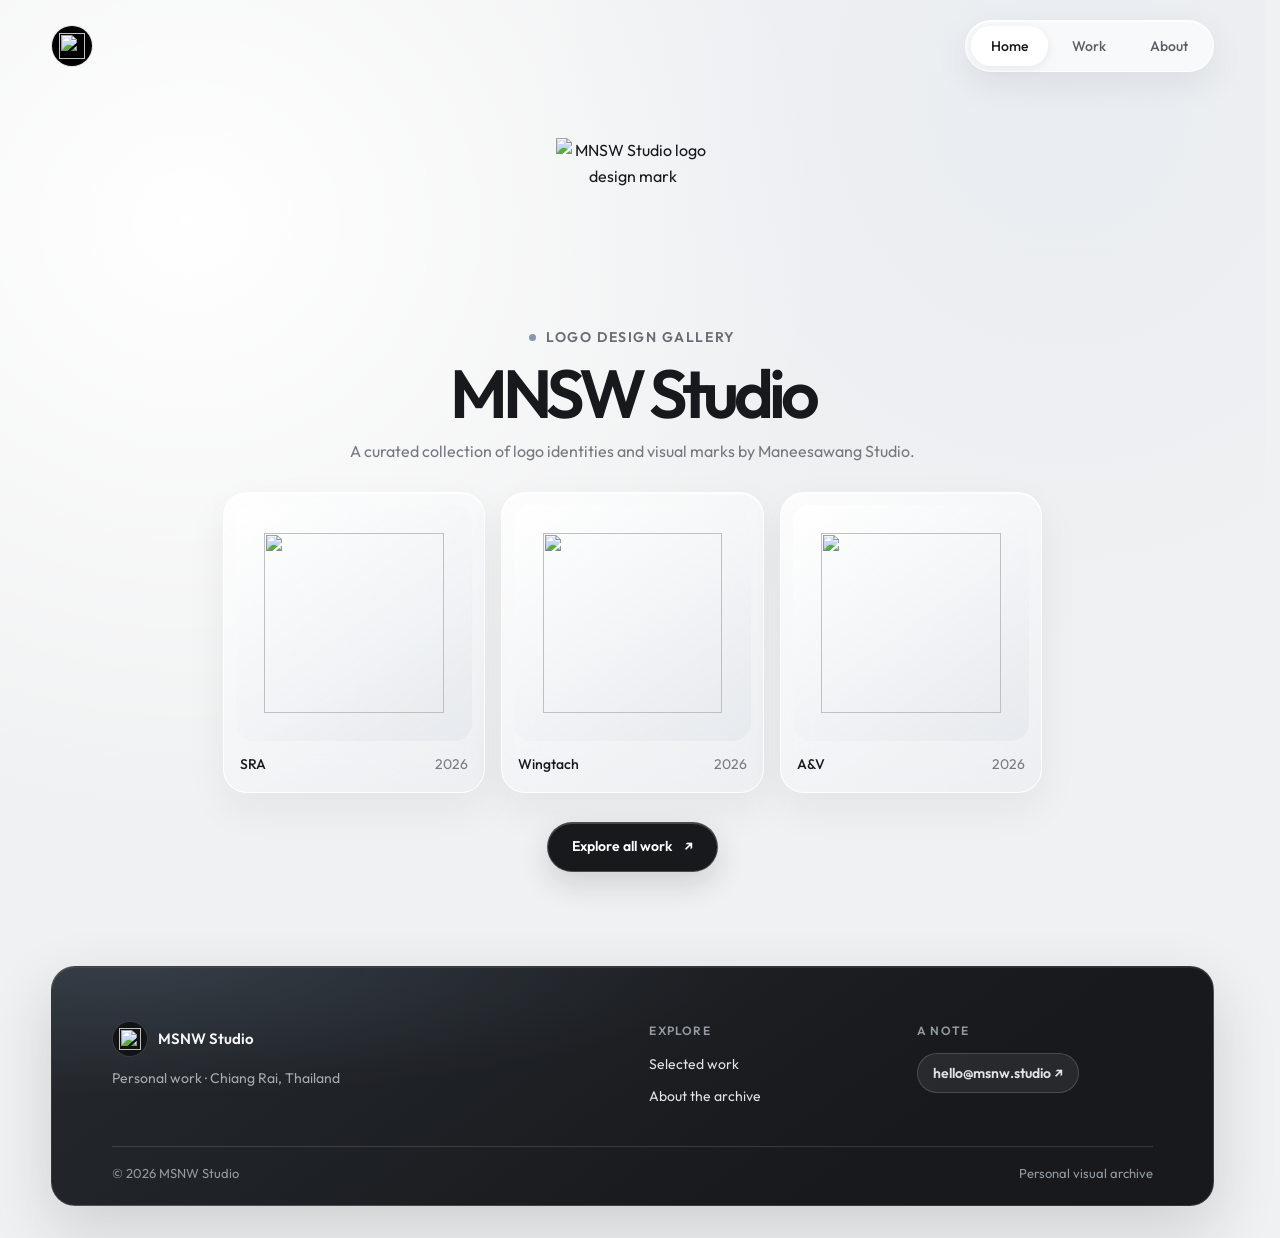
==== index.html @ adbc85fa "Add files via upload" ====
<!DOCTYPE html>
<html lang="en">
<head>
    <meta charset="UTF-8">
    <meta name="viewport" content="width=device-width, initial-scale=1.0">
    <meta name="theme-color" content="#f0f1f2">
    <meta name="description" content="A curated gallery of logo design and visual identities by Maneesawang Studio (MNSW Studio).">
    <title>Maneesawang Studio — Logo &amp; Identity Archive</title>
    <link rel="preconnect" href="https://fonts.googleapis.com">
    <link rel="preconnect" href="https://fonts.gstatic.com" crossorigin>
    <link href="https://fonts.googleapis.com/css2?family=Outfit:wght@100..900&display=swap" rel="stylesheet">
    <link rel="stylesheet" href="style.css">
</head>
<body>
    <nav class="site-nav" aria-label="Main navigation">
        <a class="site-nav__logo" href="index.html" aria-label="MSNW Studio home">
            <span class="site-nav__logo-mark"><img src="info/mnsw-studio-logo.png" alt=""></span>
        </a>
        <button class="menu-toggle" type="button" aria-expanded="false" aria-controls="main-menu" aria-label="Open navigation menu">☰</button>
        <ul class="site-nav__menu" id="main-menu">
            <li><a class="active" href="index.html" aria-current="page">Home</a></li>
            <li><a href="gallery.html">Work</a></li>
            <li><a href="about-contact.html">About</a></li>
        </ul>
    </nav>
    <main class="home-page">
        <section class="home-hero" aria-labelledby="home-title">
            <div class="home-hero__identity">
                <img class="home-hero__art" src="info/mnsw-studio-logo-black.png" alt="MNSW Studio logo design mark">
                <p class="eyebrow">Logo design gallery</p>
                <h1 class="home-hero__title" id="home-title">MNSW Studio</h1>
                <p class="home-hero__description">A curated collection of logo identities and visual marks by Maneesawang Studio.</p>
            </div>
            <div class="home-hero__work" data-featured-work aria-label="Selected work"></div>
            <a class="pill-link home-hero__action" href="gallery.html">Explore all work <span aria-hidden="true">↗</span></a>
        </section>
    </main>
    <footer class="site-footer">
        <div class="site-footer__main">
            <div class="site-footer__brand">
                <a class="site-footer__identity" href="index.html"><span class="site-footer__mark"><img src="info/mnsw-studio-logo.png" alt=""></span>MSNW Studio</a>
                <p>Personal work · Chiang Rai, Thailand</p>
            </div>
            <nav class="site-footer__links" aria-label="Footer navigation">
                <span class="site-footer__label">Explore</span>
                <a href="gallery.html">Selected work</a>
                <a href="about-contact.html">About the archive</a>
            </nav>
            <div class="site-footer__contact">
                <span class="site-footer__label">A note</span>
                <a class="site-footer__email" href="mailto:hello@msnw.studio">hello@msnw.studio ↗</a>
            </div>
        </div>
        <div class="site-footer__bottom"><span>© 2026 MSNW Studio</span><span>Personal visual archive</span></div>
    </footer>
    <script src="projects.js"></script>
    <script src="navigation.js"></script>
</body>
</html>
---- style.css ----
@view-transition {
    navigation: auto;
}

:root {
    color-scheme: light;
    font-family: 'Outfit', sans-serif;
    font-optical-sizing: auto;
    font-synthesis: none;
    text-rendering: optimizeLegibility;
    -webkit-font-smoothing: antialiased;
    --ink: #17191c;
    --muted: #747980;
    --line: rgba(255, 255, 255, .88);
    --glass: rgba(255, 255, 255, .68);
    --glass-deep: rgba(255, 255, 255, .84);
    --blue-glow: rgba(208, 222, 240, .2);
    --card-radius: 24px;
    --image-radius: 18px;
    --motion-fast: .2s;
    --motion-medium: .36s;
    --motion-enter: cubic-bezier(.2, .75, .25, 1);
    --card-border: 1px solid var(--line);
    --card-shadow: 0 22px 64px rgba(25, 30, 36, .075), inset 0 1px rgba(255, 255, 255, .96);
    --content-width: 1240px;
}

* {
    box-sizing: border-box;
    font-family: inherit;
}
@keyframes content-enter {
    from { opacity: 0; translate: 0 14px; }
    to { opacity: 1; translate: 0 0; }
}
@keyframes nav-enter {
    from { opacity: 0; translate: 0 -8px; }
    to { opacity: 1; translate: 0 0; }
}
@keyframes view-enter {
    from { opacity: 0; }
    to { opacity: 1; }
}
@keyframes view-exit {
    to { opacity: 0; }
}
::view-transition-old(root) { animation: .18s ease both view-exit; }
::view-transition-new(root) { animation: .32s var(--motion-enter) both view-enter; }

html {
    min-width: 320px;
    scroll-behavior: smooth;
    scrollbar-gutter: stable;
    -webkit-text-size-adjust: 100%;
    text-size-adjust: 100%;
}
body {
    min-height: 100vh;
    margin: 0;
    padding: 14px clamp(16px, 4vw, 56px) 32px;
    overflow-x: hidden;
    background:
        radial-gradient(ellipse at 84% 8%, var(--blue-glow), transparent 34rem),
        radial-gradient(ellipse at 15% 18%, rgba(255, 255, 255, .98), transparent 40rem),
        #f0f1f2;
    color: var(--ink);
    font-family: inherit;
    font-size: 16px;
    line-height: 1.6;
}
img { display: block; max-width: 100%; }
a { color: inherit; }
button, a { -webkit-tap-highlight-color: transparent; }
a:focus-visible, button:focus-visible { outline: 3px solid rgba(94, 121, 153, .42); outline-offset: 4px; }

.site-nav {
    position: sticky;
    z-index: 20;
    top: 12px;
    display: flex;
    width: min(100%, var(--content-width));
    min-height: 64px;
    align-items: center;
    justify-content: space-between;
    margin: 0 auto;
    animation: nav-enter .5s var(--motion-enter) both;
}
.site-nav__logo {
    display: inline-flex;
    align-items: center;
    gap: 11px;
    color: var(--ink);
    font-size: 16px;
    font-weight: 600;
    letter-spacing: -.035em;
    text-decoration: none;
}
.site-nav__logo-mark {
    display: grid;
    width: 42px;
    height: 42px;
    place-items: center;
    overflow: hidden;
    border: var(--card-border);
    border-radius: 50%;
    background: rgba(0, 0, 0, 1);
}
.site-nav__logo-mark img { width: 26px; height: 26px; object-fit: contain; }
.site-nav__logo-mark { transition: transform var(--motion-medium) var(--motion-enter); }
.site-nav__logo:hover .site-nav__logo-mark { transform: rotate(-8deg); }
.site-nav__menu {
    display: flex;
    align-items: center;
    gap: 4px;
    margin: 0;
    padding: 5px;
    border: var(--card-border);
    border-radius: 999px;
    background: rgba(255, 255, 255, .64);
    box-shadow: 0 12px 36px rgba(25, 30, 36, .075), inset 0 1px #fff;
    list-style: none;
    -webkit-backdrop-filter: blur(24px) saturate(140%);
    backdrop-filter: blur(24px) saturate(140%);
}
.site-nav__menu a {
    display: inline-flex;
    min-height: 40px;
    align-items: center;
    justify-content: center;
    padding: 0 20px;
    border-radius: 999px;
    color: #595e65;
    font-size: 14px;
    font-weight: 500;
    text-decoration: none;
    transition: background var(--motion-fast) ease, color var(--motion-fast) ease, transform var(--motion-fast) var(--motion-enter);
}
.site-nav__menu a:hover, .site-nav__menu a.active { background: rgba(255, 255, 255, .9); color: var(--ink); }
.site-nav__menu a:hover { transform: translateY(-1px); }
.site-nav__menu a.active { box-shadow: 0 3px 12px rgba(25, 30, 36, .07), inset 0 1px #fff; }
.menu-toggle {
    display: none;
    width: 46px;
    height: 46px;
    border: var(--card-border);
    border-radius: 50%;
    background: var(--glass);
    box-shadow: 0 8px 24px rgba(25, 30, 36, .07);
    color: var(--ink);
    font: inherit;
    font-size: 20px;
    cursor: pointer;
    transition: transform var(--motion-medium) var(--motion-enter), box-shadow var(--motion-fast) ease, background var(--motion-fast) ease;
}
.site-nav.menu-open .menu-toggle { transform: rotate(90deg); }

.home-page, .page { width: min(100%, var(--content-width)); margin-inline: auto; }
.glass-card {
    border: var(--card-border);
    border-radius: var(--card-radius);
    background: linear-gradient(145deg, rgba(255, 255, 255, .82), rgba(234, 237, 241, .6));
    box-shadow: var(--card-shadow);
    transition: transform var(--motion-medium) var(--motion-enter), box-shadow var(--motion-medium) ease, border-color var(--motion-fast) ease;
    -webkit-backdrop-filter: blur(24px) saturate(115%);
    backdrop-filter: blur(24px) saturate(115%);
}
.glass-card:hover { transform: translateY(-4px); border-color: rgba(255, 255, 255, .98); box-shadow: 0 24px 52px rgba(25, 30, 36, .11), inset 0 1px #fff; }
.eyebrow {
    display: inline-flex;
    align-items: center;
    gap: 10px;
    margin: 0;
    color: #686d74;
    font-size: 14px;
    font-weight: 600;
    letter-spacing: .11em;
    text-transform: uppercase;
}
.eyebrow::before { width: 7px; height: 7px; border-radius: 50%; background: #8798aa; content: ""; }
.page-title {
    margin: 0;
    font-size: clamp(46px, 7vw, 82px);
    font-weight: 600;
    letter-spacing: -.065em;
    line-height: .98;
    text-wrap: balance;
}
.page-description { max-width: 620px; margin: 0; color: var(--muted); font-size: 16px; line-height: 1.75; }
.pill-link {
    display: inline-flex;
    min-height: 50px;
    align-items: center;
    justify-content: center;
    gap: 12px;
    padding: 0 24px;
    border: 1px solid rgba(255, 255, 255, .22);
    border-radius: 999px;
    background: #17191c;
    box-shadow: 0 12px 30px rgba(25, 30, 36, .15), inset 0 1px rgba(255, 255, 255, .2);
    color: #fff;
    font-size: 14px;
    font-weight: 600;
    text-decoration: none;
    transition: transform var(--motion-medium) var(--motion-enter), box-shadow var(--motion-fast) ease, background var(--motion-fast) ease;
}
.pill-link:hover { transform: translateY(-2px); box-shadow: 0 16px 34px rgba(25, 30, 36, .2), inset 0 1px rgba(255, 255, 255, .2); }
.pill-link:active, .project-detail__back:active, .project-detail__next:active { transform: translateY(1px); }
.text-link { color: #42464c; font-size: 14px; font-weight: 500; text-decoration: none; transition: color var(--motion-fast) ease; }
.text-link span { display: inline-block; margin-left: 7px; transition: transform var(--motion-medium) var(--motion-enter); }
.text-link:hover { color: var(--ink); }
.text-link:hover span { transform: translateX(4px); }

.home-hero {
    display: grid;
    min-height: calc(100svh - 106px);
    align-content: center;
    justify-items: center;
    gap: clamp(16px, 3vh, 28px);
    padding: 38px 0 48px;
    text-align: center;
}
.home-hero__identity { display: grid; max-width: 760px; justify-items: center; gap: 12px; animation: content-enter .62s .06s var(--motion-enter) both; }
.home-hero__art {
    width: clamp(150px, 22svh, 210px);
    aspect-ratio: 1;
    padding: 22px;
}
.home-hero__title { margin: 0; font-size: clamp(44px, 6vw, 68px); font-weight: 600; letter-spacing: -.075em; line-height: .98; }
.home-hero__description { max-width: 620px; margin: 0; color: var(--muted); font-size: 16px; }
.home-hero__work { display: grid; width: min(100%, 820px); grid-template-columns: repeat(auto-fit, minmax(min(100%, 220px), 1fr)); gap: 16px; }
.work-card {
    display: grid;
    min-width: 0;
    gap: 12px;
    padding: 12px 12px 16px;
    border: var(--card-border);
    border-radius: var(--card-radius);
    background: linear-gradient(145deg, rgba(255, 255, 255, .8), rgba(234, 237, 241, .57));
    box-shadow: 0 16px 42px rgba(25, 30, 36, .06), inset 0 1px rgba(255, 255, 255, .95);
    color: inherit;
    text-align: left;
    text-decoration: none;
    transition: transform var(--motion-medium) var(--motion-enter), box-shadow var(--motion-medium) ease, border-color var(--motion-fast) ease;
    -webkit-backdrop-filter: blur(20px) saturate(112%);
    backdrop-filter: blur(20px) saturate(112%);
}
.work-card:hover, .work-card:focus-visible { transform: translateY(-6px); border-color: rgba(255, 255, 255, 1); box-shadow: 0 28px 60px rgba(25, 30, 36, .15), inset 0 1px #fff; }
.motion-ready .motion-reveal {
    transition: opacity .55s var(--motion-enter), translate .55s var(--motion-enter), transform var(--motion-medium) var(--motion-enter), box-shadow var(--motion-medium) ease;
    transition-delay: var(--motion-delay, 0ms);
}
.motion-ready .motion-reveal:not(.is-visible) { opacity: 0; translate: 0 18px; }
.motion-ready .motion-reveal.is-visible { opacity: 1; translate: 0 0; }
.motion-ready .motion-reveal.work-card:hover { transition-delay: 0ms; }
.work-card__image {
    display: grid;
    aspect-ratio: 1;
    place-items: center;
    padding: 12%;
    overflow: hidden;
    border-radius: var(--image-radius);
    background: linear-gradient(145deg, rgba(255, 255, 255, .92), rgba(226, 230, 235, .72));
}
.work-card__image img { width: 100%; height: 100%; min-width: 0; min-height: 0; object-fit: contain; transition: transform .5s var(--motion-enter); }
.work-card:hover .work-card__image img, .work-card:focus-visible .work-card__image img { transform: scale(1.06); }
.work-card__caption { display: flex; align-items: center; justify-content: space-between; gap: 10px; padding: 0 4px; font-size: 14px; font-weight: 500; }
.work-card__caption span:last-child { color: #777c82; font-size: 14px; font-weight: 400; }
.home-hero__action { margin-top: 2px; animation: content-enter .5s .28s var(--motion-enter) both; }
.home-hero__note { margin: -14px 0 0; color: #747980; font-size: 14px; animation: content-enter .5s .34s var(--motion-enter) both; }
.home-archive { display: grid; gap: 22px; padding: 48px 0 16px; }
.section-heading { display: flex; align-items: baseline; justify-content: space-between; gap: 20px; }
.section-heading h2 { margin: 0; font-size: 24px; font-weight: 600; letter-spacing: -.045em; }
.section-heading p { margin: 0; color: var(--muted); font-size: 14px; }
.home-archive__grid { display: grid; grid-template-columns: repeat(3, minmax(0, 1fr)); gap: 16px; }
.home-archive > .section-heading, .home-archive__grid { animation: content-enter .56s var(--motion-enter) both; }
.home-archive__grid { animation-delay: .1s; }

.gallery-page { padding: clamp(56px, 9vh, 100px) 0 40px; }
.gallery-intro { display: grid; justify-items: center; gap: 18px; margin: 0 auto 52px; text-align: center; animation: content-enter .62s .06s var(--motion-enter) both; }
.gallery-intro .page-description { max-width: 640px; }
.gallery-section { display: grid; gap: 24px; }
.gallery-section__heading { display: flex; align-items: center; justify-content: space-between; gap: 18px; padding: 0 4px; }
.gallery-section__heading h2 { margin: 0; font-size: 20px; font-weight: 600; }
.gallery-section__heading p { margin: 0; color: var(--muted); font-size: 14px; }
.gallery-section__heading { animation: content-enter .55s .12s var(--motion-enter) both; }
.gallery-grid { display: grid; grid-template-columns: repeat(5, minmax(0, 1fr)); gap: 16px; }
.gallery-card { min-width: 0; }
.gallery-card__link { height: 100%; }
.gallery-card .work-card__caption { align-items: baseline; }
@media (min-width: 1200px) {
    .gallery-card:last-child:nth-child(5n + 1) { grid-column: 3; }
}

.about-page { display: grid; justify-items: center; gap: 34px; padding: 58px 0 30px; text-align: center; }
.about-intro { display: grid; width: min(100%, 1000px); grid-template-columns: minmax(0, .85fr) minmax(0, 1.15fr); align-items: center; gap: clamp(28px, 6vw, 76px); text-align: left; animation: content-enter .62s .06s var(--motion-enter) both; }
.about-intro__portrait {
    position: relative;
    width: 100%;
    max-width: 390px;
    aspect-ratio: 4 / 5;
    justify-self: center;
    margin: 0;
    padding: 10px;
    border: var(--card-border);
    border-radius: var(--card-radius);
    background: linear-gradient(145deg, rgba(255, 255, 255, .85), rgba(229, 232, 236, .64));
    box-shadow: var(--card-shadow);
    overflow: hidden;
}
.about-intro__portrait img { width: 100%; height: 100%; border-radius: calc(var(--card-radius) - 8px); object-fit: cover; object-position: center 34%; filter: grayscale(1); }
.about-intro__portrait figcaption { position: absolute; right: 20px; bottom: 20px; left: 20px; padding: 10px 14px; border: 1px solid rgba(255, 255, 255, .3); border-radius: 999px; background: rgba(23, 25, 28, .58); color: #fff; font-size: 12px; text-align: center; -webkit-backdrop-filter: blur(12px); backdrop-filter: blur(12px); }
.about-intro__content { display: grid; justify-items: start; gap: 18px; }
.about-intro__title { max-width: 700px; font-size: clamp(44px, 6vw, 72px); }
.about-intro__description { max-width: 560px; }
.about-facts { display: grid; width: min(100%, 900px); grid-template-columns: repeat(3, minmax(0, 1fr)); gap: 16px; margin-top: 8px; }
.about-fact {
    display: grid;
    min-height: 184px;
    align-content: center;
    justify-items: center;
    gap: 8px;
    padding: 24px;
    transition: transform var(--motion-medium) var(--motion-enter), box-shadow var(--motion-medium) ease, border-color var(--motion-fast) ease;
}
.about-fact:hover { transform: translateY(-5px); border-color: rgba(255, 255, 255, .98); box-shadow: 0 24px 52px rgba(25, 30, 36, .11), inset 0 1px #fff; }
.about-fact__index { color: #85898f; font-size: 14px; font-variant-numeric: tabular-nums; }
.about-fact h2 { margin: 0; font-size: 18px; font-weight: 600; }
.about-fact p { max-width: 240px; margin: 0; color: var(--muted); font-size: 14px; }
.about-note { display: grid; width: min(100%, 900px); justify-items: center; gap: 14px; padding: 34px; text-align: center; }
.about-note h2 { margin: 0; font-size: 24px; font-weight: 600; }
.about-note p { margin: 0; color: var(--muted); font-size: 14px; }

.project-detail { display: flex; min-height: calc(100svh - 106px); flex-direction: column; padding: 22px 0 0; }
.project-detail__back {
    display: inline-flex;
    width: fit-content;
    min-height: 46px;
    align-items: center;
    gap: 10px;
    padding: 0 20px;
    border: var(--card-border);
    border-radius: 999px;
    background: rgba(255, 255, 255, .64);
    box-shadow: 0 8px 24px rgba(25, 30, 36, .06);
    color: #50555c;
    font-size: 14px;
    text-decoration: none;
    -webkit-backdrop-filter: blur(18px);
    backdrop-filter: blur(18px);
    transition: transform var(--motion-medium) var(--motion-enter), box-shadow var(--motion-fast) ease, background var(--motion-fast) ease;
    animation: content-enter .52s .04s var(--motion-enter) both;
}
.project-detail__back:hover { transform: translateY(-2px); box-shadow: 0 12px 28px rgba(25, 30, 36, .1); }
.project-detail__stage {
    display: grid;
    flex: 1;
    grid-template-columns: minmax(150px, .72fr) minmax(0, 2.8fr) minmax(150px, .72fr);
    align-items: center;
    gap: clamp(20px, 3vw, 44px);
    padding: 24px 0 30px;
}
.project-detail__meta { display: grid; align-content: center; gap: 12px; animation: content-enter .58s .08s var(--motion-enter) both; }
.project-detail__meta--right { animation-delay: .2s; }
.project-detail__meta--right { justify-items: end; text-align: right; }
.project-detail__label { margin: 0; color: #777c82; font-size: 14px; font-weight: 500; }
.project-detail__meta h1 { margin: 0; font-size: clamp(28px, 3vw, 42px); font-weight: 600; letter-spacing: -.055em; line-height: 1.06; text-wrap: balance; }
.project-detail__type { margin: 0; color: var(--muted); font-size: 14px; }
.project-detail__year { margin: 0; font-size: 22px; font-weight: 500; font-variant-numeric: tabular-nums; }
.project-detail__art {
    display: grid;
    width: min(100%, 62svh, 640px);
    aspect-ratio: 1;
    height: auto;
    min-height: 0;
    place-items: center;
    justify-self: center;
    margin: 0;
    padding: clamp(30px, 5vw, 76px);
    overflow: hidden;
}
.project-detail__art img { width: 100%; height: 100%; min-width: 0; min-height: 0; object-fit: contain; }
.project-detail__next {
    display: inline-flex;
    min-height: 46px;
    align-items: center;
    justify-content: center;
    gap: 10px;
    padding: 0 20px;
    border: var(--card-border);
    border-radius: 999px;
    background: rgba(255, 255, 255, .68);
    box-shadow: 0 8px 24px rgba(25, 30, 36, .055);
    font-size: 14px;
    text-decoration: none;
    transition: transform var(--motion-medium) var(--motion-enter), box-shadow var(--motion-fast) ease, background var(--motion-fast) ease;
}
.project-detail__next:hover { transform: translateY(-2px); box-shadow: 0 12px 28px rgba(25, 30, 36, .1); }
.project-detail__error { margin: auto; padding: 80px 20px; text-align: center; animation: content-enter .5s var(--motion-enter) both; }
.project-detail__error a { font-size: 14px; }

.site-footer {
    display: grid;
    width: min(100%, var(--content-width));
    gap: 38px;
    margin: 46px auto 0;
    padding: clamp(30px, 5vw, 54px) clamp(24px, 5vw, 60px) 22px;
    border: 1px solid rgba(255, 255, 255, .12);
    border-radius: var(--card-radius);
    background:
        radial-gradient(ellipse at 8% 0%, rgba(120, 145, 172, .2), transparent 38%),
        linear-gradient(145deg, #25292e, #17191c 72%);
    box-shadow: 0 24px 64px rgba(25, 30, 36, .16), inset 0 1px rgba(255, 255, 255, .08);
    color: #f4f5f6;
    text-align: left;
    animation: content-enter .6s .16s var(--motion-enter) both;
}
.site-footer__main { display: grid; width: 100%; grid-template-columns: minmax(0, 1.5fr) repeat(2, minmax(150px, .7fr)); gap: 32px; }
.site-footer__brand, .site-footer__links, .site-footer__contact { display: flex; align-items: flex-start; flex-direction: column; gap: 10px; }
.site-footer__identity { display: inline-flex; align-items: center; gap: 10px; font-size: 15px; font-weight: 600; text-decoration: none; }
.site-footer__mark { display: grid; width: 36px; height: 36px; place-items: center; border: 1px solid rgba(255, 255, 255, .16); border-radius: 50%; background: #111315; }
.site-footer__mark { transition: transform var(--motion-medium) var(--motion-enter); }
.site-footer__identity:hover .site-footer__mark { transform: rotate(-8deg); }
.site-footer__mark img { width: 22px; height: 22px; object-fit: contain; }
.site-footer__brand p { margin: 0; color: #a6abb1; font-size: 14px; }
.site-footer__label { margin-bottom: 3px; color: #9299a1; font-size: 12px; font-weight: 600; letter-spacing: .1em; text-transform: uppercase; }
.site-footer__links a, .site-footer__email { color: #e1e4e7; font-size: 14px; text-decoration: none; transition: color var(--motion-fast) ease, transform var(--motion-medium) var(--motion-enter); }
.site-footer__links a:hover, .site-footer__email:hover { color: #fff; transform: translateY(-2px); }
.site-footer__email { display: inline-flex; align-items: center; min-height: 40px; padding: 0 15px; border: 1px solid rgba(255, 255, 255, .16); border-radius: 999px; background: rgba(255, 255, 255, .07); font-weight: 600; }
.site-footer__note { color: var(--muted); font-size: 14px; }
.site-footer__bottom { display: flex; width: 100%; justify-content: space-between; gap: 18px; padding-top: 16px; border-top: 1px solid rgba(255, 255, 255, .14); color: #9299a1; font-size: 13px; }

@media (max-width: 1199px) {
    .gallery-grid { grid-template-columns: repeat(4, minmax(0, 1fr)); }
}
@media (max-width: 900px) {
    .gallery-grid { grid-template-columns: repeat(3, minmax(0, 1fr)); }
}
@media (max-width: 620px) {
    .gallery-grid { grid-template-columns: repeat(2, minmax(0, 1fr)); }
}
@media (max-width: 700px) {
    body { padding: 10px 16px 22px; }
    .site-nav { min-height: 56px; }
    .site-nav__logo { gap: 8px; font-size: 14px; }
    .site-nav__logo-mark { width: 38px; height: 38px; }
    .site-nav__logo-mark img { width: 23px; height: 23px; }
    .menu-toggle { display: block; }
    .site-nav__menu {
        position: absolute;
        top: calc(100% + 10px);
        right: 0;
        display: flex;
        min-width: 210px;
        align-items: stretch;
        flex-direction: column;
        gap: 3px;
        padding: 8px;
        border-radius: 28px;
        visibility: hidden;
        opacity: 0;
        pointer-events: none;
        transform: translateY(-8px);
        transition: opacity var(--motion-medium) ease, transform var(--motion-medium) var(--motion-enter), visibility 0s linear var(--motion-medium);
    }
    .site-nav.menu-open .site-nav__menu {
        visibility: visible;
        opacity: 1;
        pointer-events: auto;
        transform: translateY(0);
        transition-delay: 0s;
    }
    .site-nav__menu a { justify-content: flex-start; padding: 0 18px; }
    .home-hero { min-height: calc(100svh - 78px); gap: 20px; padding: 24px 0 34px; }
    .home-hero__title { font-size: clamp(40px, 10vw, 54px); }
    .home-hero__description { font-size: 14px; }
    .home-hero__work { gap: 10px; }
    .work-card { gap: 8px; padding: 8px 8px 10px; border-radius: var(--card-radius); }
    .work-card__image { padding: 10%; border-radius: var(--image-radius); }
    .work-card__caption { gap: 4px; padding: 0 2px; font-size: 14px; }
    .work-card__caption span:last-child { font-size: 14px; }
    .home-archive { gap: 16px; padding-top: 34px; }
    .home-archive__grid { grid-template-columns: repeat(2, minmax(0, 1fr)); gap: 10px; }
    .section-heading h2 { font-size: 20px; }
    .section-heading p { font-size: 14px; }
    .gallery-page { padding-top: 48px; }
    .gallery-intro { gap: 15px; margin-bottom: 36px; }
    .page-title { font-size: clamp(42px, 11vw, 60px); }
    .page-description { font-size: 14px; }
    .gallery-section { gap: 18px; }
    .gallery-section__heading { align-items: flex-start; flex-direction: column; gap: 4px; }
    .gallery-grid { grid-template-columns: repeat(2, minmax(0, 1fr)); gap: 10px; }
    .gallery-card .work-card__caption { gap: 4px; font-size: 14px; }
    .about-page { gap: 22px; padding-top: 38px; }
    .about-intro { width: min(100%, 560px); grid-template-columns: 1fr; gap: 26px; }
    .about-intro__portrait { width: min(78vw, 320px); }
    .about-intro__content { justify-items: center; gap: 14px; text-align: center; }
    .about-intro__title { font-size: clamp(42px, 10vw, 60px); }
    .about-facts { grid-template-columns: 1fr; gap: 10px; }
    .about-fact { min-height: 0; gap: 6px; padding: 22px; }
    .about-note { gap: 12px; padding: 26px 20px; }
    .project-detail { min-height: auto; padding-top: 18px; }
    .project-detail__stage { grid-template-columns: 1fr; gap: 16px; padding: 24px 0 18px; }
    .project-detail__meta, .project-detail__meta--right { justify-items: center; text-align: center; }
    .project-detail__meta--left { order: 0; }
    .project-detail__art { order: 1; width: min(100%, 52svh, 480px); padding: 24px; }
    .project-detail__meta--right { display: flex; flex-wrap: wrap; justify-content: center; order: 2; gap: 10px 16px; }
    .project-detail__next { min-height: 44px; }
    .site-footer { gap: 26px; margin-top: 34px; padding: 28px 22px 18px; }
    .site-footer__main { grid-template-columns: repeat(2, minmax(0, 1fr)); gap: 24px 16px; }
    .site-footer__brand { grid-column: 1 / -1; }
    .site-footer__bottom { flex-direction: column; gap: 4px; }
}
@media (max-width: 420px) {
    .home-archive__grid { grid-template-columns: 1fr; }
}
@media (max-width: 380px) {
    .gallery-grid { grid-template-columns: 1fr; }
    .home-hero { min-height: auto; }
}
@media (prefers-reduced-motion: reduce) {
    *, *::before, *::after {
        scroll-behavior: auto !important;
        animation-duration: .18s !important;
        animation-delay: 0s !important;
        transition-duration: .15s !important;
        transform: none !important;
        translate: none !important;
    }
    .motion-ready .motion-reveal {
        transition-delay: 0ms !important;
        translate: none !important;
        animation: view-enter .18s ease both !important;
    }
    .motion-ready .motion-reveal:not(.is-visible) { opacity: 0 !important; }
    .motion-ready .motion-reveal.is-visible { opacity: 1 !important; }
}
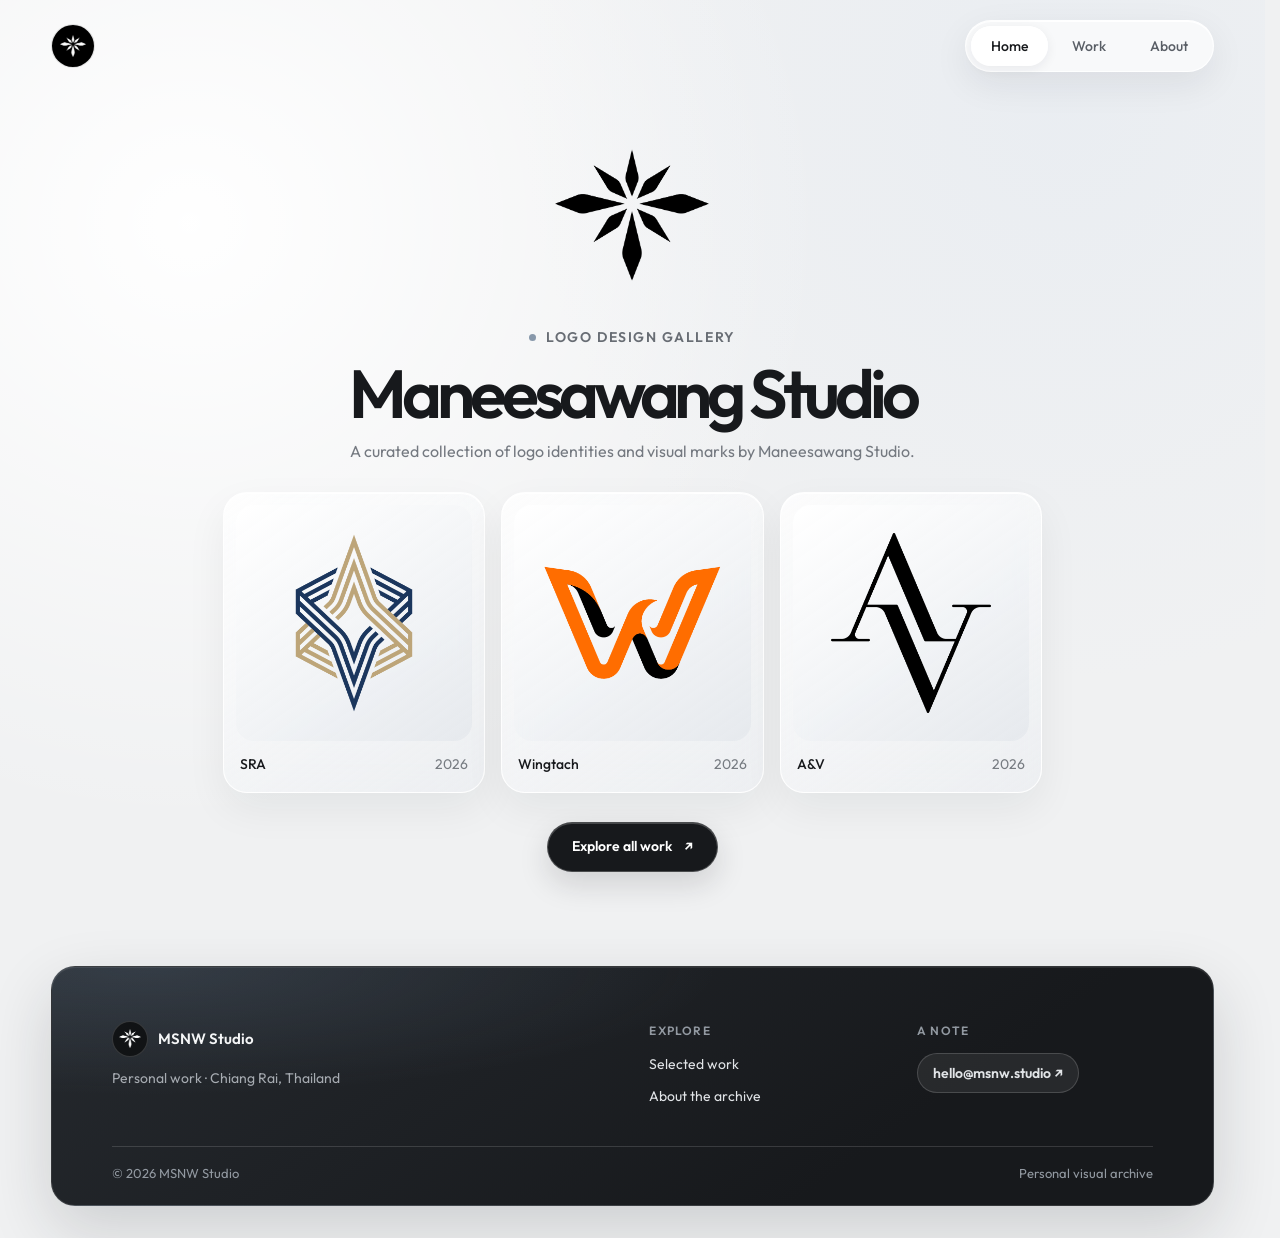
==== commit 2a797b68: "Update index.html" ====
--- a/index.html
+++ b/index.html
@@ -28,7 +28,7 @@
             <div class="home-hero__identity">
                 <img class="home-hero__art" src="info/mnsw-studio-logo-black.png" alt="MNSW Studio logo design mark">
                 <p class="eyebrow">Logo design gallery</p>
-                <h1 class="home-hero__title" id="home-title">MNSW Studio</h1>
+                <h1 class="home-hero__title" id="home-title">Maneesawang Studio</h1>
                 <p class="home-hero__description">A curated collection of logo identities and visual marks by Maneesawang Studio.</p>
             </div>
             <div class="home-hero__work" data-featured-work aria-label="Selected work"></div>
--- a/style.css
+++ b/style.css
@@ -97,8 +97,8 @@
 }
 .site-nav__logo-mark {
     display: grid;
-    width: 42px;
-    height: 42px;
+    width: 44px;
+    height: 44px;
     place-items: center;
     overflow: hidden;
     border: var(--card-border);
@@ -442,7 +442,7 @@
     body { padding: 10px 16px 22px; }
     .site-nav { min-height: 56px; }
     .site-nav__logo { gap: 8px; font-size: 14px; }
-    .site-nav__logo-mark { width: 38px; height: 38px; }
+    .site-nav__logo-mark { width: 44px; height: 44px; }
     .site-nav__logo-mark img { width: 23px; height: 23px; }
     .menu-toggle { display: block; }
     .site-nav__menu {
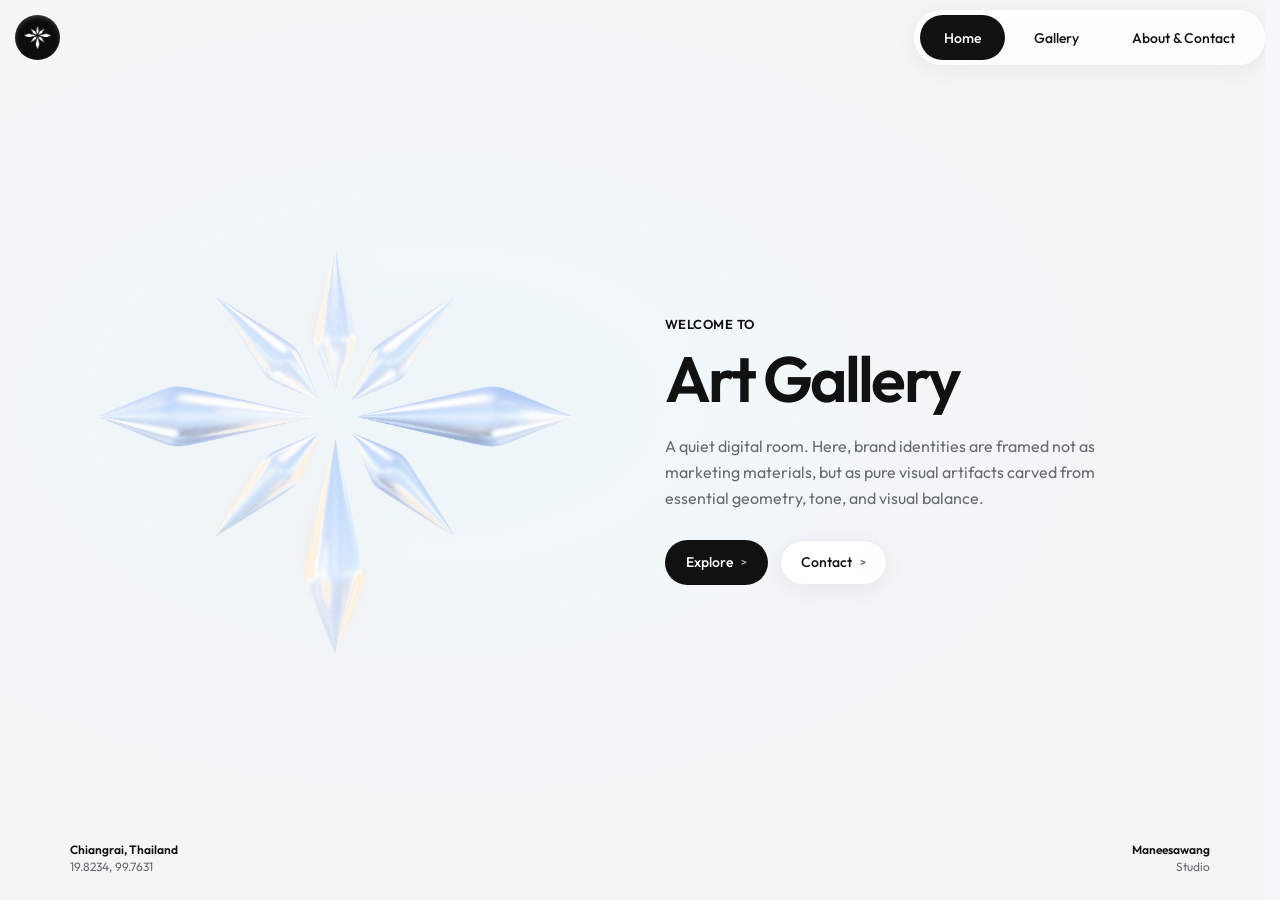
==== commit cd0b4ad3: "Add files via upload" ====
--- a/index.html
+++ b/index.html
@@ -1,59 +1,57 @@
 <!DOCTYPE html>
-<html lang="en">
+<html lang="th">
 <head>
     <meta charset="UTF-8">
     <meta name="viewport" content="width=device-width, initial-scale=1.0">
-    <meta name="theme-color" content="#f0f1f2">
-    <meta name="description" content="A curated gallery of logo design and visual identities by Maneesawang Studio (MNSW Studio).">
-    <title>Maneesawang Studio — Logo &amp; Identity Archive</title>
-    <link rel="preconnect" href="https://fonts.googleapis.com">
-    <link rel="preconnect" href="https://fonts.gstatic.com" crossorigin>
-    <link href="https://fonts.googleapis.com/css2?family=Outfit:wght@100..900&display=swap" rel="stylesheet">
+    <title>MNSW Studio</title>
+    <link rel="icon" type="image/png" href="info/mnsw-studio-logo.png">
+    <link rel="preload" href="font/Outfit-Regular.ttf" as="font" type="font/ttf">
+    <link rel="preload" href="font/Outfit-Medium.ttf" as="font" type="font/ttf">
+    <link rel="preload" href="font/Outfit-SemiBold.ttf" as="font" type="font/ttf">
     <link rel="stylesheet" href="style.css">
 </head>
 <body>
-    <nav class="site-nav" aria-label="Main navigation">
-        <a class="site-nav__logo" href="index.html" aria-label="MSNW Studio home">
-            <span class="site-nav__logo-mark"><img src="info/mnsw-studio-logo.png" alt=""></span>
+    <nav class="navbar">
+        <a href="index.html" class="nav-logo">
+            <img src="info/mnsw-studio-logo.png" alt="MNSW Studio Logo" class="logo-image">
         </a>
-        <button class="menu-toggle" type="button" aria-expanded="false" aria-controls="main-menu" aria-label="Open navigation menu">☰</button>
-        <ul class="site-nav__menu" id="main-menu">
-            <li><a class="active" href="index.html" aria-current="page">Home</a></li>
-            <li><a href="gallery.html">Work</a></li>
-            <li><a href="about-contact.html">About</a></li>
-        </ul>
+        <button class="nav-toggle" type="button" aria-label="Open navigation menu" aria-expanded="false" aria-controls="primary-menu">
+            <span></span>
+            <span></span>
+            <span></span>
+        </button>
+        <div class="nav-menu" id="primary-menu">
+            <a href="index.html" class="nav-item active">Home</a>
+            <a href="gallery.html" class="nav-item">Gallery</a>
+            <a href="about.html" class="nav-item">About & Contact</a>
+        </div>
     </nav>
-    <main class="home-page">
-        <section class="home-hero" aria-labelledby="home-title">
-            <div class="home-hero__identity">
-                <img class="home-hero__art" src="info/mnsw-studio-logo-black.png" alt="MNSW Studio logo design mark">
-                <p class="eyebrow">Logo design gallery</p>
-                <h1 class="home-hero__title" id="home-title">Maneesawang Studio</h1>
-                <p class="home-hero__description">A curated collection of logo identities and visual marks by Maneesawang Studio.</p>
-            </div>
-            <div class="home-hero__work" data-featured-work aria-label="Selected work"></div>
-            <a class="pill-link home-hero__action" href="gallery.html">Explore all work <span aria-hidden="true">↗</span></a>
-        </section>
-    </main>
-    <footer class="site-footer">
-        <div class="site-footer__main">
-            <div class="site-footer__brand">
-                <a class="site-footer__identity" href="index.html"><span class="site-footer__mark"><img src="info/mnsw-studio-logo.png" alt=""></span>MSNW Studio</a>
-                <p>Personal work · Chiang Rai, Thailand</p>
-            </div>
-            <nav class="site-footer__links" aria-label="Footer navigation">
-                <span class="site-footer__label">Explore</span>
-                <a href="gallery.html">Selected work</a>
-                <a href="about-contact.html">About the archive</a>
-            </nav>
-            <div class="site-footer__contact">
-                <span class="site-footer__label">A note</span>
-                <a class="site-footer__email" href="mailto:hello@msnw.studio">hello@msnw.studio ↗</a>
+    <section class="hero-container">
+        <div class="hero-image-area">
+            <img src="info/mnsw-studio-3d.png" alt="MNSW 3D Asset" class="hero-3d-img">
+        </div>
+        <div class="hero-text-area">
+            <span class="sub-title">WELCOME TO</span>
+            <h1 class="main-title">Art Gallery</h1>
+            <p class="description">
+                A quiet digital room. Here, brand identities are framed not as marketing materials, but as pure visual artifacts carved from essential geometry, tone, and visual balance.
+            </p>
+            <div class="btn-group">
+                <a href="gallery.html" class="btn btn-primary">Explore <span class="arrow">&gt;</span></a>
+                <a href="about.html" class="btn btn-secondary">Contact <span class="arrow">&gt;</span></a>
             </div>
         </div>
-        <div class="site-footer__bottom"><span>© 2026 MSNW Studio</span><span>Personal visual archive</span></div>
+    </section>
+    <footer class="footer-info">
+        <div class="footer-left">
+            <strong>Chiangrai, Thailand</strong><br>
+            <span>19.8234, 99.7631</span>
+        </div>
+        <div class="footer-right">
+            <strong>Maneesawang</strong><br>
+            <span>Studio</span>
+        </div>
     </footer>
-    <script src="projects.js"></script>
-    <script src="navigation.js"></script>
+    <script src="nav.js"></script>
 </body>
 </html>
--- a/style.css
+++ b/style.css
@@ -1,536 +1,855 @@
-@view-transition {
-    navigation: auto;
+@font-face {
+    font-family: "Outfit";
+    src: url("./font/Outfit-Regular.ttf") format("truetype");
+    font-style: normal;
+    font-weight: 400;
+    font-display: block;
+}
+
+@font-face {
+    font-family: "Outfit";
+    src: url("./font/Outfit-Medium.ttf") format("truetype");
+    font-style: normal;
+    font-weight: 500;
+    font-display: block;
+}
+
+@font-face {
+    font-family: "Outfit";
+    src: url("./font/Outfit-SemiBold.ttf") format("truetype");
+    font-style: normal;
+    font-weight: 600;
+    font-display: block;
 }
 
 :root {
     color-scheme: light;
-    font-family: 'Outfit', sans-serif;
-    font-optical-sizing: auto;
+    font-family: "Outfit", sans-serif;
+    color: #111111;
+    background: #f5f7f8;
     font-synthesis: none;
     text-rendering: optimizeLegibility;
     -webkit-font-smoothing: antialiased;
-    --ink: #17191c;
-    --muted: #747980;
-    --line: rgba(255, 255, 255, .88);
-    --glass: rgba(255, 255, 255, .68);
-    --glass-deep: rgba(255, 255, 255, .84);
-    --blue-glow: rgba(208, 222, 240, .2);
-    --card-radius: 24px;
-    --image-radius: 18px;
-    --motion-fast: .2s;
-    --motion-medium: .36s;
-    --motion-enter: cubic-bezier(.2, .75, .25, 1);
-    --card-border: 1px solid var(--line);
-    --card-shadow: 0 22px 64px rgba(25, 30, 36, .075), inset 0 1px rgba(255, 255, 255, .96);
-    --content-width: 1240px;
+    --color-text: #111111;
+    --color-muted: #666b70;
+    --color-surface: rgba(255, 255, 255, 0.78);
+    --color-border: rgba(17, 17, 17, 0.08);
+    --shadow-soft: 0 5px 24px rgba(17, 17, 17, 0.06);
+    --radius-card: 20px;
+    --content-width: 1440px;
+    --page-gutter: clamp(20px, 5.5vw, 80px);
+    --motion: 180ms ease;
 }
 
 * {
     box-sizing: border-box;
-    font-family: inherit;
-}
-@keyframes content-enter {
-    from { opacity: 0; translate: 0 14px; }
-    to { opacity: 1; translate: 0 0; }
-}
-@keyframes nav-enter {
-    from { opacity: 0; translate: 0 -8px; }
-    to { opacity: 1; translate: 0 0; }
-}
-@keyframes view-enter {
-    from { opacity: 0; }
-    to { opacity: 1; }
-}
-@keyframes view-exit {
-    to { opacity: 0; }
-}
-::view-transition-old(root) { animation: .18s ease both view-exit; }
-::view-transition-new(root) { animation: .32s var(--motion-enter) both view-enter; }
+}
 
 html {
     min-width: 320px;
-    scroll-behavior: smooth;
+    min-height: 100%;
+    overflow-x: hidden;
     scrollbar-gutter: stable;
-    -webkit-text-size-adjust: 100%;
-    text-size-adjust: 100%;
-}
+}
+
 body {
+    display: flex;
     min-height: 100vh;
+    width: 100%;
+    flex-direction: column;
+    align-items: center;
     margin: 0;
-    padding: 14px clamp(16px, 4vw, 56px) 32px;
     overflow-x: hidden;
     background:
-        radial-gradient(ellipse at 84% 8%, var(--blue-glow), transparent 34rem),
-        radial-gradient(ellipse at 15% 18%, rgba(255, 255, 255, .98), transparent 40rem),
-        #f0f1f2;
-    color: var(--ink);
+        radial-gradient(ellipse at 35% 45%, #eff8fc 0%, #f5f5f5 68%);
+    background-attachment: fixed;
+    color: var(--color-text);
     font-family: inherit;
-    font-size: 16px;
-    line-height: 1.6;
-}
-img { display: block; max-width: 100%; }
-a { color: inherit; }
-button, a { -webkit-tap-highlight-color: transparent; }
-a:focus-visible, button:focus-visible { outline: 3px solid rgba(94, 121, 153, .42); outline-offset: 4px; }
-
-.site-nav {
-    position: sticky;
-    z-index: 20;
-    top: 12px;
+}
+
+img {
+    display: block;
+    max-width: 100%;
+}
+
+a {
+    color: inherit;
+}
+
+a:focus-visible {
+    outline: 2px solid #111111;
+    outline-offset: 3px;
+}
+
+/* Shared navigation */
+.navbar {
+    position: fixed;
+    z-index: 1000;
+    top: 10px;
+    right: 0;
+    left: 0;
     display: flex;
     width: min(100%, var(--content-width));
-    min-height: 64px;
     align-items: center;
     justify-content: space-between;
-    margin: 0 auto;
-    animation: nav-enter .5s var(--motion-enter) both;
-}
-.site-nav__logo {
+    margin-inline: auto;
+    padding: 0 15px;
+}
+
+.nav-logo {
     display: inline-flex;
-    align-items: center;
-    gap: 11px;
-    color: var(--ink);
-    font-size: 16px;
-    font-weight: 600;
-    letter-spacing: -.035em;
-    text-decoration: none;
-}
-.site-nav__logo-mark {
-    display: grid;
-    width: 44px;
-    height: 44px;
-    place-items: center;
-    overflow: hidden;
-    border: var(--card-border);
-    border-radius: 50%;
-    background: rgba(0, 0, 0, 1);
-}
-.site-nav__logo-mark img { width: 26px; height: 26px; object-fit: contain; }
-.site-nav__logo-mark { transition: transform var(--motion-medium) var(--motion-enter); }
-.site-nav__logo:hover .site-nav__logo-mark { transform: rotate(-8deg); }
-.site-nav__menu {
-    display: flex;
-    align-items: center;
-    gap: 4px;
-    margin: 0;
+    width: 45px;
+    height: 45px;
+    min-width: 45px;
+    min-height: 45px;
+    flex: none;
+    aspect-ratio: 1;
+    align-items: center;
+    justify-content: center;
+    overflow: visible;
+    border-radius: 999px;
+    background: #0d0d0d;
+    box-shadow: inset 0 2px 4px rgba(255, 255, 255, 0.2);
+}
+
+.logo-image {
+    width: 60%;
+    height: 60%;
+    object-fit: contain;
+}
+
+.nav-menu {
+    display: flex;
+    height: 55px;
+    align-items: center;
+    gap: 5px;
     padding: 5px;
-    border: var(--card-border);
+    border: 1px solid rgba(255, 255, 255, 0.6);
     border-radius: 999px;
-    background: rgba(255, 255, 255, .64);
-    box-shadow: 0 12px 36px rgba(25, 30, 36, .075), inset 0 1px #fff;
-    list-style: none;
-    -webkit-backdrop-filter: blur(24px) saturate(140%);
-    backdrop-filter: blur(24px) saturate(140%);
-}
-.site-nav__menu a {
+    background: var(--color-surface);
+    box-shadow: var(--shadow-soft);
+    backdrop-filter: blur(20px);
+    -webkit-backdrop-filter: blur(20px);
+}
+
+.nav-toggle {
+    display: none;
+}
+
+.nav-item {
     display: inline-flex;
-    min-height: 40px;
+    width: max-content;
+    height: 45px;
     align-items: center;
     justify-content: center;
-    padding: 0 20px;
+    padding: 0 24px;
     border-radius: 999px;
-    color: #595e65;
+    color: var(--color-text);
     font-size: 14px;
     font-weight: 500;
     text-decoration: none;
-    transition: background var(--motion-fast) ease, color var(--motion-fast) ease, transform var(--motion-fast) var(--motion-enter);
-}
-.site-nav__menu a:hover, .site-nav__menu a.active { background: rgba(255, 255, 255, .9); color: var(--ink); }
-.site-nav__menu a:hover { transform: translateY(-1px); }
-.site-nav__menu a.active { box-shadow: 0 3px 12px rgba(25, 30, 36, .07), inset 0 1px #fff; }
-.menu-toggle {
-    display: none;
-    width: 46px;
-    height: 46px;
-    border: var(--card-border);
-    border-radius: 50%;
-    background: var(--glass);
-    box-shadow: 0 8px 24px rgba(25, 30, 36, .07);
-    color: var(--ink);
+    transition: background-color var(--motion), color var(--motion);
+}
+
+.nav-item.active {
+    background: #111111;
+    color: #ffffff;
+}
+
+.nav-item:hover:not(.active) {
+    background: rgba(17, 17, 17, 0.06);
+}
+
+/* Shared typography */
+.main-title,
+.main-heading {
+    margin: 0;
+    color: var(--color-text);
+    font-size: clamp(40px, 5vw, 64px);
+    font-weight: 600;
+    letter-spacing: -0.045em;
+    line-height: 1.05;
+}
+
+.sub-title {
+    margin: 0;
+    color: var(--color-text);
+    font-size: 13px;
+    font-weight: 600;
+    letter-spacing: 0.04em;
+    line-height: 1.4;
+    text-transform: uppercase;
+}
+
+.description,
+.main-description,
+.attr-text {
+    color: var(--color-muted);
+    font-size: 16px;
+    font-weight: 400;
+    line-height: 1.65;
+}
+
+/* Shared buttons: consistent dimensions, different visual variants */
+.btn {
+    display: inline-flex;
+    min-height: 45px;
+    align-items: center;
+    justify-content: center;
+    gap: 8px;
+    padding: 0 20px;
+    border: 1px solid transparent;
+    border-radius: 999px;
     font: inherit;
-    font-size: 20px;
+    font-size: 14px;
+    font-weight: 500;
+    line-height: 1;
+    text-decoration: none;
+    white-space: nowrap;
     cursor: pointer;
-    transition: transform var(--motion-medium) var(--motion-enter), box-shadow var(--motion-fast) ease, background var(--motion-fast) ease;
-}
-.site-nav.menu-open .menu-toggle { transform: rotate(90deg); }
-
-.home-page, .page { width: min(100%, var(--content-width)); margin-inline: auto; }
-.glass-card {
-    border: var(--card-border);
-    border-radius: var(--card-radius);
-    background: linear-gradient(145deg, rgba(255, 255, 255, .82), rgba(234, 237, 241, .6));
-    box-shadow: var(--card-shadow);
-    transition: transform var(--motion-medium) var(--motion-enter), box-shadow var(--motion-medium) ease, border-color var(--motion-fast) ease;
-    -webkit-backdrop-filter: blur(24px) saturate(115%);
-    backdrop-filter: blur(24px) saturate(115%);
-}
-.glass-card:hover { transform: translateY(-4px); border-color: rgba(255, 255, 255, .98); box-shadow: 0 24px 52px rgba(25, 30, 36, .11), inset 0 1px #fff; }
-.eyebrow {
-    display: inline-flex;
-    align-items: center;
-    gap: 10px;
+    transition:
+        background-color var(--motion),
+        color var(--motion),
+        border-color var(--motion),
+        box-shadow var(--motion),
+        transform var(--motion);
+}
+
+.btn-primary {
+    background: #111111;
+    color: #ffffff;
+}
+
+.btn-primary:hover {
+    background: #343434;
+    transform: translateY(-1px);
+}
+
+.btn-secondary {
+    border-color: var(--color-border);
+    background: rgba(255, 255, 255, 0.82);
+    color: var(--color-text);
+    box-shadow: var(--shadow-soft);
+    backdrop-filter: blur(16px);
+    -webkit-backdrop-filter: blur(16px);
+}
+
+.btn-secondary:hover {
+    border-color: rgba(17, 17, 17, 0.14);
+    background: #ffffff;
+    transform: translateY(-1px);
+}
+
+.arrow {
+    font-size: 11px;
+    opacity: 0.7;
+}
+
+.btn-group {
+    display: flex;
+    flex-wrap: wrap;
+    align-items: center;
+    gap: 12px;
+}
+
+/* Shared footer */
+.footer-info {
+    position: fixed;
+    z-index: 999;
+    bottom: 24px;
+    left: 50%;
+    display: flex;
+    width: min(100%, var(--content-width));
+    justify-content: space-between;
+    padding: 0 var(--page-gutter);
+    color: var(--color-text);
+    font-size: 12px;
+    line-height: 1.4;
+    pointer-events: none;
+    transform: translateX(-50%);
+}
+
+.footer-left,
+.footer-right {
+    pointer-events: auto;
+}
+
+.footer-left {
+    text-align: left;
+}
+
+.footer-right {
+    text-align: right;
+}
+
+.footer-left strong,
+.footer-right strong {
+    font-weight: 600;
+}
+
+.footer-left span,
+.footer-right span {
+    color: var(--color-muted);
+}
+
+/* Home */
+.hero-container {
+    display: flex;
+    width: min(100%, var(--content-width));
+    min-height: 100vh;
+    min-height: 100svh;
+    align-items: center;
+    justify-content: center;
+    gap: clamp(32px, 5vw, 72px);
+    margin: 0 auto;
+    padding: 90px var(--page-gutter);
+}
+
+.hero-image-area,
+.hero-text-area {
+    min-width: 0;
+    flex: 1 1 0;
+}
+
+.hero-image-area {
+    display: flex;
+    align-items: center;
+    justify-content: center;
+}
+
+.hero-3d-img {
+    width: 100%;
+    max-width: 500px;
+    max-height: 70vh;
+    object-fit: contain;
+}
+
+.hero-text-area {
+    display: flex;
+    flex-direction: column;
+    align-items: flex-start;
+}
+
+.hero-text-area .sub-title {
+    margin-bottom: 12px;
+}
+
+.hero-text-area .description {
+    max-width: 480px;
+    margin: 20px 0 28px;
+}
+
+/* Gallery */
+.page-gallery {
+    width: 100%;
+    padding: 132px 0 48px;
+}
+
+.gallery-header {
+    width: min(100%, 720px);
+    margin: 0 auto 40px;
+    padding: 0 15px;
+    text-align: center;
+}
+
+.gallery-header .sub-title {
+    margin-bottom: 10px;
+}
+
+.gallery-header .description {
+    margin: 14px 0 0;
+}
+
+.gallery-container {
+    width: min(100%, var(--content-width));
+    margin: 0 auto;
+}
+
+.gallery-grid {
+    display: grid;
+    width: 100%;
+    grid-template-columns: repeat(5, minmax(0, 1fr));
+    gap: 40px 10px;
+    padding: 15px;
+}
+
+.gallery-item {
+    display: flex;
+    min-width: 0;
+    flex-direction: column;
+    align-self: start;
+    color: inherit;
+    text-decoration: none;
+}
+
+.image-box {
+    position: relative;
+    width: 100%;
+    aspect-ratio: 1;
+    overflow: hidden;
+    border: 1px solid rgba(226, 232, 240, 0.8);
+    border-radius: var(--radius-card);
+    background: #ffffff;
+    box-shadow: 0 4px 20px rgba(0, 0, 0, 0.025);
+    transition: transform var(--motion), box-shadow var(--motion);
+}
+
+.gallery-item:hover .image-box {
+    box-shadow: 0 10px 28px rgba(0, 0, 0, 0.07);
+    transform: translateY(-3px);
+}
+
+.image-box img {
+    position: absolute;
+    top: 50%;
+    left: 50%;
+    width: 75%;
+    height: 75%;
+    object-fit: contain;
+    transform: translate(-50%, -50%);
+}
+
+.item-info {
+    display: flex;
+    align-items: baseline;
+    justify-content: space-between;
+    gap: 8px;
+    margin-top: 12px;
+    padding: 0 4px;
+}
+
+.item-title {
+    overflow: hidden;
+    color: #41464b;
+    font-size: 14px;
+    font-weight: 500;
+    text-overflow: ellipsis;
+    white-space: nowrap;
+}
+
+.item-year {
+    flex: 0 0 auto;
+    color: #858b91;
+    font-size: 13px;
+    font-weight: 500;
+}
+
+/* About */
+.page-about {
+    padding: 124px 24px 80px;
+}
+
+.about-section {
+    display: flex;
+    width: min(100%, 1040px);
+    flex-direction: column;
+    align-items: center;
+    gap: 44px;
+    margin: 0 auto;
+    text-align: center;
+}
+
+.profile-container {
+    display: flex;
+    flex-direction: column;
+    align-items: center;
+    gap: 14px;
+}
+
+.profile-image-wrapper {
+    width: min(280px, 72vw);
+    aspect-ratio: 4 / 5;
+    overflow: hidden;
+    border: 1px solid var(--color-border);
+    border-radius: 24px;
+    background: #e8edf0;
+    box-shadow: var(--shadow-soft);
+}
+
+.profile-image {
+    width: 100%;
+    height: 100%;
+    object-fit: cover;
+}
+
+.bio-content {
+    display: flex;
+    max-width: 760px;
+    flex-direction: column;
+    align-items: center;
+}
+
+.bio-content .main-heading {
+    max-width: 720px;
+}
+
+.bio-content .main-description {
+    max-width: 620px;
+    margin: 18px 0 24px;
+}
+
+.attribute-table {
+    display: grid;
+    width: 100%;
+    grid-template-columns: repeat(3, minmax(0, 1fr));
+    border-top: 1px solid var(--color-border);
+    text-align: left;
+}
+
+.attr-col {
+    padding: 24px 24px 0;
+}
+
+.attr-col + .attr-col {
+    border-left: 1px solid var(--color-border);
+}
+
+.attr-num {
+    color: #858b91;
+    font-size: 13px;
+    font-weight: 500;
+}
+
+.attr-title {
+    margin: 12px 0 6px;
+    font-size: 18px;
+    font-weight: 600;
+    letter-spacing: -0.02em;
+}
+
+.attr-text {
     margin: 0;
-    color: #686d74;
     font-size: 14px;
-    font-weight: 600;
-    letter-spacing: .11em;
-    text-transform: uppercase;
-}
-.eyebrow::before { width: 7px; height: 7px; border-radius: 50%; background: #8798aa; content: ""; }
-.page-title {
-    margin: 0;
-    font-size: clamp(46px, 7vw, 82px);
-    font-weight: 600;
-    letter-spacing: -.065em;
-    line-height: .98;
-    text-wrap: balance;
-}
-.page-description { max-width: 620px; margin: 0; color: var(--muted); font-size: 16px; line-height: 1.75; }
-.pill-link {
-    display: inline-flex;
-    min-height: 50px;
-    align-items: center;
-    justify-content: center;
-    gap: 12px;
-    padding: 0 24px;
-    border: 1px solid rgba(255, 255, 255, .22);
-    border-radius: 999px;
-    background: #17191c;
-    box-shadow: 0 12px 30px rgba(25, 30, 36, .15), inset 0 1px rgba(255, 255, 255, .2);
-    color: #fff;
-    font-size: 14px;
-    font-weight: 600;
-    text-decoration: none;
-    transition: transform var(--motion-medium) var(--motion-enter), box-shadow var(--motion-fast) ease, background var(--motion-fast) ease;
-}
-.pill-link:hover { transform: translateY(-2px); box-shadow: 0 16px 34px rgba(25, 30, 36, .2), inset 0 1px rgba(255, 255, 255, .2); }
-.pill-link:active, .project-detail__back:active, .project-detail__next:active { transform: translateY(1px); }
-.text-link { color: #42464c; font-size: 14px; font-weight: 500; text-decoration: none; transition: color var(--motion-fast) ease; }
-.text-link span { display: inline-block; margin-left: 7px; transition: transform var(--motion-medium) var(--motion-enter); }
-.text-link:hover { color: var(--ink); }
-.text-link:hover span { transform: translateX(4px); }
-
-.home-hero {
-    display: grid;
-    min-height: calc(100svh - 106px);
-    align-content: center;
-    justify-items: center;
-    gap: clamp(16px, 3vh, 28px);
-    padding: 38px 0 48px;
-    text-align: center;
-}
-.home-hero__identity { display: grid; max-width: 760px; justify-items: center; gap: 12px; animation: content-enter .62s .06s var(--motion-enter) both; }
-.home-hero__art {
-    width: clamp(150px, 22svh, 210px);
-    aspect-ratio: 1;
-    padding: 22px;
-}
-.home-hero__title { margin: 0; font-size: clamp(44px, 6vw, 68px); font-weight: 600; letter-spacing: -.075em; line-height: .98; }
-.home-hero__description { max-width: 620px; margin: 0; color: var(--muted); font-size: 16px; }
-.home-hero__work { display: grid; width: min(100%, 820px); grid-template-columns: repeat(auto-fit, minmax(min(100%, 220px), 1fr)); gap: 16px; }
-.work-card {
-    display: grid;
-    min-width: 0;
-    gap: 12px;
-    padding: 12px 12px 16px;
-    border: var(--card-border);
-    border-radius: var(--card-radius);
-    background: linear-gradient(145deg, rgba(255, 255, 255, .8), rgba(234, 237, 241, .57));
-    box-shadow: 0 16px 42px rgba(25, 30, 36, .06), inset 0 1px rgba(255, 255, 255, .95);
-    color: inherit;
-    text-align: left;
-    text-decoration: none;
-    transition: transform var(--motion-medium) var(--motion-enter), box-shadow var(--motion-medium) ease, border-color var(--motion-fast) ease;
-    -webkit-backdrop-filter: blur(20px) saturate(112%);
-    backdrop-filter: blur(20px) saturate(112%);
-}
-.work-card:hover, .work-card:focus-visible { transform: translateY(-6px); border-color: rgba(255, 255, 255, 1); box-shadow: 0 28px 60px rgba(25, 30, 36, .15), inset 0 1px #fff; }
-.motion-ready .motion-reveal {
-    transition: opacity .55s var(--motion-enter), translate .55s var(--motion-enter), transform var(--motion-medium) var(--motion-enter), box-shadow var(--motion-medium) ease;
-    transition-delay: var(--motion-delay, 0ms);
-}
-.motion-ready .motion-reveal:not(.is-visible) { opacity: 0; translate: 0 18px; }
-.motion-ready .motion-reveal.is-visible { opacity: 1; translate: 0 0; }
-.motion-ready .motion-reveal.work-card:hover { transition-delay: 0ms; }
-.work-card__image {
-    display: grid;
-    aspect-ratio: 1;
-    place-items: center;
-    padding: 12%;
-    overflow: hidden;
-    border-radius: var(--image-radius);
-    background: linear-gradient(145deg, rgba(255, 255, 255, .92), rgba(226, 230, 235, .72));
-}
-.work-card__image img { width: 100%; height: 100%; min-width: 0; min-height: 0; object-fit: contain; transition: transform .5s var(--motion-enter); }
-.work-card:hover .work-card__image img, .work-card:focus-visible .work-card__image img { transform: scale(1.06); }
-.work-card__caption { display: flex; align-items: center; justify-content: space-between; gap: 10px; padding: 0 4px; font-size: 14px; font-weight: 500; }
-.work-card__caption span:last-child { color: #777c82; font-size: 14px; font-weight: 400; }
-.home-hero__action { margin-top: 2px; animation: content-enter .5s .28s var(--motion-enter) both; }
-.home-hero__note { margin: -14px 0 0; color: #747980; font-size: 14px; animation: content-enter .5s .34s var(--motion-enter) both; }
-.home-archive { display: grid; gap: 22px; padding: 48px 0 16px; }
-.section-heading { display: flex; align-items: baseline; justify-content: space-between; gap: 20px; }
-.section-heading h2 { margin: 0; font-size: 24px; font-weight: 600; letter-spacing: -.045em; }
-.section-heading p { margin: 0; color: var(--muted); font-size: 14px; }
-.home-archive__grid { display: grid; grid-template-columns: repeat(3, minmax(0, 1fr)); gap: 16px; }
-.home-archive > .section-heading, .home-archive__grid { animation: content-enter .56s var(--motion-enter) both; }
-.home-archive__grid { animation-delay: .1s; }
-
-.gallery-page { padding: clamp(56px, 9vh, 100px) 0 40px; }
-.gallery-intro { display: grid; justify-items: center; gap: 18px; margin: 0 auto 52px; text-align: center; animation: content-enter .62s .06s var(--motion-enter) both; }
-.gallery-intro .page-description { max-width: 640px; }
-.gallery-section { display: grid; gap: 24px; }
-.gallery-section__heading { display: flex; align-items: center; justify-content: space-between; gap: 18px; padding: 0 4px; }
-.gallery-section__heading h2 { margin: 0; font-size: 20px; font-weight: 600; }
-.gallery-section__heading p { margin: 0; color: var(--muted); font-size: 14px; }
-.gallery-section__heading { animation: content-enter .55s .12s var(--motion-enter) both; }
-.gallery-grid { display: grid; grid-template-columns: repeat(5, minmax(0, 1fr)); gap: 16px; }
-.gallery-card { min-width: 0; }
-.gallery-card__link { height: 100%; }
-.gallery-card .work-card__caption { align-items: baseline; }
-@media (min-width: 1200px) {
-    .gallery-card:last-child:nth-child(5n + 1) { grid-column: 3; }
-}
-
-.about-page { display: grid; justify-items: center; gap: 34px; padding: 58px 0 30px; text-align: center; }
-.about-intro { display: grid; width: min(100%, 1000px); grid-template-columns: minmax(0, .85fr) minmax(0, 1.15fr); align-items: center; gap: clamp(28px, 6vw, 76px); text-align: left; animation: content-enter .62s .06s var(--motion-enter) both; }
-.about-intro__portrait {
+}
+
+/* Project details */
+.project-detail-container {
     position: relative;
-    width: 100%;
-    max-width: 390px;
-    aspect-ratio: 4 / 5;
-    justify-self: center;
-    margin: 0;
-    padding: 10px;
-    border: var(--card-border);
-    border-radius: var(--card-radius);
-    background: linear-gradient(145deg, rgba(255, 255, 255, .85), rgba(229, 232, 236, .64));
-    box-shadow: var(--card-shadow);
-    overflow: hidden;
-}
-.about-intro__portrait img { width: 100%; height: 100%; border-radius: calc(var(--card-radius) - 8px); object-fit: cover; object-position: center 34%; filter: grayscale(1); }
-.about-intro__portrait figcaption { position: absolute; right: 20px; bottom: 20px; left: 20px; padding: 10px 14px; border: 1px solid rgba(255, 255, 255, .3); border-radius: 999px; background: rgba(23, 25, 28, .58); color: #fff; font-size: 12px; text-align: center; -webkit-backdrop-filter: blur(12px); backdrop-filter: blur(12px); }
-.about-intro__content { display: grid; justify-items: start; gap: 18px; }
-.about-intro__title { max-width: 700px; font-size: clamp(44px, 6vw, 72px); }
-.about-intro__description { max-width: 560px; }
-.about-facts { display: grid; width: min(100%, 900px); grid-template-columns: repeat(3, minmax(0, 1fr)); gap: 16px; margin-top: 8px; }
-.about-fact {
-    display: grid;
-    min-height: 184px;
-    align-content: center;
-    justify-items: center;
-    gap: 8px;
-    padding: 24px;
-    transition: transform var(--motion-medium) var(--motion-enter), box-shadow var(--motion-medium) ease, border-color var(--motion-fast) ease;
-}
-.about-fact:hover { transform: translateY(-5px); border-color: rgba(255, 255, 255, .98); box-shadow: 0 24px 52px rgba(25, 30, 36, .11), inset 0 1px #fff; }
-.about-fact__index { color: #85898f; font-size: 14px; font-variant-numeric: tabular-nums; }
-.about-fact h2 { margin: 0; font-size: 18px; font-weight: 600; }
-.about-fact p { max-width: 240px; margin: 0; color: var(--muted); font-size: 14px; }
-.about-note { display: grid; width: min(100%, 900px); justify-items: center; gap: 14px; padding: 34px; text-align: center; }
-.about-note h2 { margin: 0; font-size: 24px; font-weight: 600; }
-.about-note p { margin: 0; color: var(--muted); font-size: 14px; }
-
-.project-detail { display: flex; min-height: calc(100svh - 106px); flex-direction: column; padding: 22px 0 0; }
-.project-detail__back {
-    display: inline-flex;
-    width: fit-content;
-    min-height: 46px;
-    align-items: center;
-    gap: 10px;
-    padding: 0 20px;
-    border: var(--card-border);
-    border-radius: 999px;
-    background: rgba(255, 255, 255, .64);
-    box-shadow: 0 8px 24px rgba(25, 30, 36, .06);
-    color: #50555c;
-    font-size: 14px;
-    text-decoration: none;
-    -webkit-backdrop-filter: blur(18px);
-    backdrop-filter: blur(18px);
-    transition: transform var(--motion-medium) var(--motion-enter), box-shadow var(--motion-fast) ease, background var(--motion-fast) ease;
-    animation: content-enter .52s .04s var(--motion-enter) both;
-}
-.project-detail__back:hover { transform: translateY(-2px); box-shadow: 0 12px 28px rgba(25, 30, 36, .1); }
-.project-detail__stage {
-    display: grid;
-    flex: 1;
-    grid-template-columns: minmax(150px, .72fr) minmax(0, 2.8fr) minmax(150px, .72fr);
-    align-items: center;
-    gap: clamp(20px, 3vw, 44px);
-    padding: 24px 0 30px;
-}
-.project-detail__meta { display: grid; align-content: center; gap: 12px; animation: content-enter .58s .08s var(--motion-enter) both; }
-.project-detail__meta--right { animation-delay: .2s; }
-.project-detail__meta--right { justify-items: end; text-align: right; }
-.project-detail__label { margin: 0; color: #777c82; font-size: 14px; font-weight: 500; }
-.project-detail__meta h1 { margin: 0; font-size: clamp(28px, 3vw, 42px); font-weight: 600; letter-spacing: -.055em; line-height: 1.06; text-wrap: balance; }
-.project-detail__type { margin: 0; color: var(--muted); font-size: 14px; }
-.project-detail__year { margin: 0; font-size: 22px; font-weight: 500; font-variant-numeric: tabular-nums; }
-.project-detail__art {
-    display: grid;
-    width: min(100%, 62svh, 640px);
-    aspect-ratio: 1;
-    height: auto;
-    min-height: 0;
-    place-items: center;
-    justify-self: center;
-    margin: 0;
-    padding: clamp(30px, 5vw, 76px);
-    overflow: hidden;
-}
-.project-detail__art img { width: 100%; height: 100%; min-width: 0; min-height: 0; object-fit: contain; }
-.project-detail__next {
-    display: inline-flex;
-    min-height: 46px;
-    align-items: center;
-    justify-content: center;
-    gap: 10px;
-    padding: 0 20px;
-    border: var(--card-border);
-    border-radius: 999px;
-    background: rgba(255, 255, 255, .68);
-    box-shadow: 0 8px 24px rgba(25, 30, 36, .055);
-    font-size: 14px;
-    text-decoration: none;
-    transition: transform var(--motion-medium) var(--motion-enter), box-shadow var(--motion-fast) ease, background var(--motion-fast) ease;
-}
-.project-detail__next:hover { transform: translateY(-2px); box-shadow: 0 12px 28px rgba(25, 30, 36, .1); }
-.project-detail__error { margin: auto; padding: 80px 20px; text-align: center; animation: content-enter .5s var(--motion-enter) both; }
-.project-detail__error a { font-size: 14px; }
-
-.site-footer {
     display: grid;
     width: min(100%, var(--content-width));
-    gap: 38px;
-    margin: 46px auto 0;
-    padding: clamp(30px, 5vw, 54px) clamp(24px, 5vw, 60px) 22px;
-    border: 1px solid rgba(255, 255, 255, .12);
-    border-radius: var(--card-radius);
-    background:
-        radial-gradient(ellipse at 8% 0%, rgba(120, 145, 172, .2), transparent 38%),
-        linear-gradient(145deg, #25292e, #17191c 72%);
-    box-shadow: 0 24px 64px rgba(25, 30, 36, .16), inset 0 1px rgba(255, 255, 255, .08);
-    color: #f4f5f6;
+    min-height: 100vh;
+    min-height: 100svh;
+    grid-template-columns: minmax(0, 1fr) minmax(0, 500px) minmax(0, 1fr);
+    align-items: center;
+    gap: clamp(24px, 4vw, 64px);
+    margin: 0 auto;
+    padding: 72px var(--page-gutter);
+}
+
+.project-meta-area {
+    z-index: 1;
+    display: flex;
+    min-width: 0;
+    flex-direction: column;
+    align-items: flex-start;
     text-align: left;
-    animation: content-enter .6s .16s var(--motion-enter) both;
-}
-.site-footer__main { display: grid; width: 100%; grid-template-columns: minmax(0, 1.5fr) repeat(2, minmax(150px, .7fr)); gap: 32px; }
-.site-footer__brand, .site-footer__links, .site-footer__contact { display: flex; align-items: flex-start; flex-direction: column; gap: 10px; }
-.site-footer__identity { display: inline-flex; align-items: center; gap: 10px; font-size: 15px; font-weight: 600; text-decoration: none; }
-.site-footer__mark { display: grid; width: 36px; height: 36px; place-items: center; border: 1px solid rgba(255, 255, 255, .16); border-radius: 50%; background: #111315; }
-.site-footer__mark { transition: transform var(--motion-medium) var(--motion-enter); }
-.site-footer__identity:hover .site-footer__mark { transform: rotate(-8deg); }
-.site-footer__mark img { width: 22px; height: 22px; object-fit: contain; }
-.site-footer__brand p { margin: 0; color: #a6abb1; font-size: 14px; }
-.site-footer__label { margin-bottom: 3px; color: #9299a1; font-size: 12px; font-weight: 600; letter-spacing: .1em; text-transform: uppercase; }
-.site-footer__links a, .site-footer__email { color: #e1e4e7; font-size: 14px; text-decoration: none; transition: color var(--motion-fast) ease, transform var(--motion-medium) var(--motion-enter); }
-.site-footer__links a:hover, .site-footer__email:hover { color: #fff; transform: translateY(-2px); }
-.site-footer__email { display: inline-flex; align-items: center; min-height: 40px; padding: 0 15px; border: 1px solid rgba(255, 255, 255, .16); border-radius: 999px; background: rgba(255, 255, 255, .07); font-weight: 600; }
-.site-footer__note { color: var(--muted); font-size: 14px; }
-.site-footer__bottom { display: flex; width: 100%; justify-content: space-between; gap: 18px; padding-top: 16px; border-top: 1px solid rgba(255, 255, 255, .14); color: #9299a1; font-size: 13px; }
-
-@media (max-width: 1199px) {
-    .gallery-grid { grid-template-columns: repeat(4, minmax(0, 1fr)); }
-}
-@media (max-width: 900px) {
-    .gallery-grid { grid-template-columns: repeat(3, minmax(0, 1fr)); }
-}
-@media (max-width: 620px) {
-    .gallery-grid { grid-template-columns: repeat(2, minmax(0, 1fr)); }
-}
-@media (max-width: 700px) {
-    body { padding: 10px 16px 22px; }
-    .site-nav { min-height: 56px; }
-    .site-nav__logo { gap: 8px; font-size: 14px; }
-    .site-nav__logo-mark { width: 44px; height: 44px; }
-    .site-nav__logo-mark img { width: 23px; height: 23px; }
-    .menu-toggle { display: block; }
-    .site-nav__menu {
+}
+
+.btn-all-work {
+    position: absolute;
+    top: 74px;
+    left: var(--page-gutter);
+    z-index: 2;
+}
+
+.project-info-block {
+    display: flex;
+    width: 100%;
+    flex-direction: column;
+    align-items: flex-start;
+}
+
+.project-info-block .sub-title {
+    display: flex;
+    align-items: center;
+    margin-bottom: 12px;
+    color: #555b60;
+    font-size: 12px;
+}
+
+.project-info-block .sub-title::before {
+    margin-right: 6px;
+    content: "•";
+    font-size: 14px;
+}
+
+.project-info-block .main-title {
+    overflow-wrap: anywhere;
+}
+
+.project-info-block .year-label {
+    margin-top: 16px;
+    color: var(--color-muted);
+    font-size: 11px;
+    font-weight: 600;
+    letter-spacing: 0.15em;
+}
+
+.project-info-block .year-value {
+    margin-top: 4px;
+    font-size: 18px;
+    font-weight: 600;
+}
+
+.project-image-area {
+    display: flex;
+    width: 100%;
+    min-width: 0;
+    height: 100%;
+    align-items: center;
+    justify-content: center;
+}
+
+.project-main-img {
+    width: 100%;
+    max-height: 52vh;
+    object-fit: contain;
+}
+
+.project-nav-area {
+    z-index: 1;
+    display: flex;
+    justify-content: flex-end;
+}
+
+.project-footer {
+    padding-right: var(--page-gutter);
+    padding-left: var(--page-gutter);
+}
+
+@media (max-width: 1100px) {
+    .gallery-grid {
+        grid-template-columns: repeat(4, minmax(0, 1fr));
+    }
+
+    .project-detail-container {
+        grid-template-columns: minmax(0, 1fr) minmax(0, 420px) minmax(0, 1fr);
+    }
+}
+
+@media (max-width: 820px) {
+    .hero-container {
+        gap: 24px;
+        padding-right: 15px;
+        padding-left: 15px;
+    }
+
+    .gallery-grid {
+        grid-template-columns: repeat(3, minmax(0, 1fr));
+        
+    }
+
+    .project-detail-container {
+        grid-template-columns: minmax(0, 1fr) minmax(0, 1.2fr);
+        gap: 28px;
+    }
+
+    .project-image-area {
+        grid-column: 2;
+        grid-row: 1 / span 2;
+    }
+
+    .project-nav-area {
+        grid-column: 1;
+        justify-content: flex-start;
+    }
+}
+
+@media (max-width: 600px) {
+    .navbar {
+        top: 8px;
+        width: min(calc(100% - 32px), var(--content-width));
+        padding: 0;
+    }
+
+    .nav-toggle {
+        position: relative;
+        z-index: 2;
+        display: flex;
+        width: 45px;
+        height: 45px;
+        flex-direction: column;
+        align-items: center;
+        justify-content: center;
+        gap: 5px;
+        padding: 0;
+        border: 1px solid var(--color-border);
+        border-radius: 50%;
+        background: var(--color-surface);
+        box-shadow: var(--shadow-soft);
+        cursor: pointer;
+        backdrop-filter: blur(16px);
+        -webkit-backdrop-filter: blur(16px);
+    }
+
+    .nav-toggle span {
+        width: 18px;
+        height: 2px;
+        border-radius: 2px;
+        background: var(--color-text);
+        transition: transform var(--motion), opacity var(--motion);
+    }
+
+    .nav-open .nav-toggle span:first-child {
+        transform: translateY(7px) rotate(45deg);
+    }
+
+    .nav-open .nav-toggle span:nth-child(2) {
+        opacity: 0;
+    }
+
+    .nav-open .nav-toggle span:last-child {
+        transform: translateY(-7px) rotate(-45deg);
+    }
+
+    .nav-menu {
         position: absolute;
         top: calc(100% + 10px);
         right: 0;
+        display: none;
+        width: min(260px, calc(100vw - 24px));
+        height: auto;
+        flex-direction: column;
+        align-items: stretch;
+        gap: 4px;
+        padding: 8px;
+        border: 1px solid var(--color-border);
+        border-radius: 20px;
+        background: rgba(255, 255, 255, 0.96);
+        box-shadow: 0 12px 36px rgba(17, 17, 17, 0.12);
+    }
+
+    .nav-open .nav-menu {
         display: flex;
-        min-width: 210px;
-        align-items: stretch;
+    }
+
+    .nav-item {
+        width: 100%;
+        height: 44px;
+        justify-content: flex-start;
+        padding: 0 15px;
+        font-size: 12px;
+    }
+
+    .main-title,
+    .main-heading {
+        font-size: clamp(36px, 10vw, 48px);
+    }
+
+    .footer-info {
+        bottom: 16px;
+        padding-right: 15px;
+        padding-left: 15px;
+        font-size: 10px;
+    }
+
+    .hero-container {
+        min-height: auto;
         flex-direction: column;
-        gap: 3px;
-        padding: 8px;
-        border-radius: 28px;
-        visibility: hidden;
-        opacity: 0;
-        pointer-events: none;
-        transform: translateY(-8px);
-        transition: opacity var(--motion-medium) ease, transform var(--motion-medium) var(--motion-enter), visibility 0s linear var(--motion-medium);
-    }
-    .site-nav.menu-open .site-nav__menu {
-        visibility: visible;
-        opacity: 1;
-        pointer-events: auto;
-        transform: translateY(0);
-        transition-delay: 0s;
-    }
-    .site-nav__menu a { justify-content: flex-start; padding: 0 18px; }
-    .home-hero { min-height: calc(100svh - 78px); gap: 20px; padding: 24px 0 34px; }
-    .home-hero__title { font-size: clamp(40px, 10vw, 54px); }
-    .home-hero__description { font-size: 14px; }
-    .home-hero__work { gap: 10px; }
-    .work-card { gap: 8px; padding: 8px 8px 10px; border-radius: var(--card-radius); }
-    .work-card__image { padding: 10%; border-radius: var(--image-radius); }
-    .work-card__caption { gap: 4px; padding: 0 2px; font-size: 14px; }
-    .work-card__caption span:last-child { font-size: 14px; }
-    .home-archive { gap: 16px; padding-top: 34px; }
-    .home-archive__grid { grid-template-columns: repeat(2, minmax(0, 1fr)); gap: 10px; }
-    .section-heading h2 { font-size: 20px; }
-    .section-heading p { font-size: 14px; }
-    .gallery-page { padding-top: 48px; }
-    .gallery-intro { gap: 15px; margin-bottom: 36px; }
-    .page-title { font-size: clamp(42px, 11vw, 60px); }
-    .page-description { font-size: 14px; }
-    .gallery-section { gap: 18px; }
-    .gallery-section__heading { align-items: flex-start; flex-direction: column; gap: 4px; }
-    .gallery-grid { grid-template-columns: repeat(2, minmax(0, 1fr)); gap: 10px; }
-    .gallery-card .work-card__caption { gap: 4px; font-size: 14px; }
-    .about-page { gap: 22px; padding-top: 38px; }
-    .about-intro { width: min(100%, 560px); grid-template-columns: 1fr; gap: 26px; }
-    .about-intro__portrait { width: min(78vw, 320px); }
-    .about-intro__content { justify-items: center; gap: 14px; text-align: center; }
-    .about-intro__title { font-size: clamp(42px, 10vw, 60px); }
-    .about-facts { grid-template-columns: 1fr; gap: 10px; }
-    .about-fact { min-height: 0; gap: 6px; padding: 22px; }
-    .about-note { gap: 12px; padding: 26px 20px; }
-    .project-detail { min-height: auto; padding-top: 18px; }
-    .project-detail__stage { grid-template-columns: 1fr; gap: 16px; padding: 24px 0 18px; }
-    .project-detail__meta, .project-detail__meta--right { justify-items: center; text-align: center; }
-    .project-detail__meta--left { order: 0; }
-    .project-detail__art { order: 1; width: min(100%, 52svh, 480px); padding: 24px; }
-    .project-detail__meta--right { display: flex; flex-wrap: wrap; justify-content: center; order: 2; gap: 10px 16px; }
-    .project-detail__next { min-height: 44px; }
-    .site-footer { gap: 26px; margin-top: 34px; padding: 28px 22px 18px; }
-    .site-footer__main { grid-template-columns: repeat(2, minmax(0, 1fr)); gap: 24px 16px; }
-    .site-footer__brand { grid-column: 1 / -1; }
-    .site-footer__bottom { flex-direction: column; gap: 4px; }
-}
-@media (max-width: 420px) {
-    .home-archive__grid { grid-template-columns: 1fr; }
-}
-@media (max-width: 380px) {
-    .gallery-grid { grid-template-columns: 1fr; }
-    .home-hero { min-height: auto; }
-}
+        gap: 24px;
+        padding: 120px 15px 100px;
+    }
+
+    .hero-image-area,
+    .hero-text-area {
+        width: 100%;
+        flex: auto;
+    }
+
+    .hero-3d-img {
+        max-height: 36vh;
+    }
+
+    .hero-text-area .description {
+        margin: 16px 0 24px;
+    }
+
+    .page-gallery {
+        padding: 104px 0 15px;
+    }
+
+    .gallery-header {
+        margin-bottom: 28px;
+    }
+
+    .gallery-grid {
+        grid-template-columns: repeat(2, minmax(0, 1fr));
+    }
+
+    .item-title,
+    .item-year {
+        font-size: 12px;
+    }
+
+    .page-about {
+        padding: 104px 15px 40px;
+    }
+
+    .about-section {
+        gap: 32px;
+    }
+
+    .attribute-table {
+        grid-template-columns: minmax(0, 1fr);
+    }
+
+    .attr-col {
+        padding: 18px 0;
+    }
+
+    .attr-col + .attr-col {
+        border-top: 1px solid var(--color-border);
+        border-left: 0;
+    }
+
+    .project-detail-container {
+        min-height: 100vh;
+        min-height: 100svh;
+        grid-template-columns: minmax(0, 1fr);
+        gap: 24px;
+        padding: 140px 24px 100px;
+    }
+
+    .project-image-area,
+    .project-meta-area,
+    .project-nav-area {
+        grid-column: 1;
+    }
+
+    .project-image-area {
+        grid-row: 1;
+    }
+
+    .project-main-img {
+        max-height: 38vh;
+    }
+
+    .project-meta-area {
+        grid-row: 2;
+    }
+
+    .project-nav-area {
+        grid-row: 3;
+        justify-content: flex-start;
+    }
+
+    .btn-all-work {
+        top: 78px;
+    }
+}
+
+@media (max-width: 360px) {
+    .item-info {
+        flex-wrap: wrap;
+        gap: 2px 6px;
+    }
+}
+
 @media (prefers-reduced-motion: reduce) {
-    *, *::before, *::after {
+    *,
+    *::before,
+    *::after {
         scroll-behavior: auto !important;
-        animation-duration: .18s !important;
-        animation-delay: 0s !important;
-        transition-duration: .15s !important;
-        transform: none !important;
-        translate: none !important;
-    }
-    .motion-ready .motion-reveal {
-        transition-delay: 0ms !important;
-        translate: none !important;
-        animation: view-enter .18s ease both !important;
-    }
-    .motion-ready .motion-reveal:not(.is-visible) { opacity: 0 !important; }
-    .motion-ready .motion-reveal.is-visible { opacity: 1 !important; }
-}
+        transition-duration: 0.01ms !important;
+    }
+}
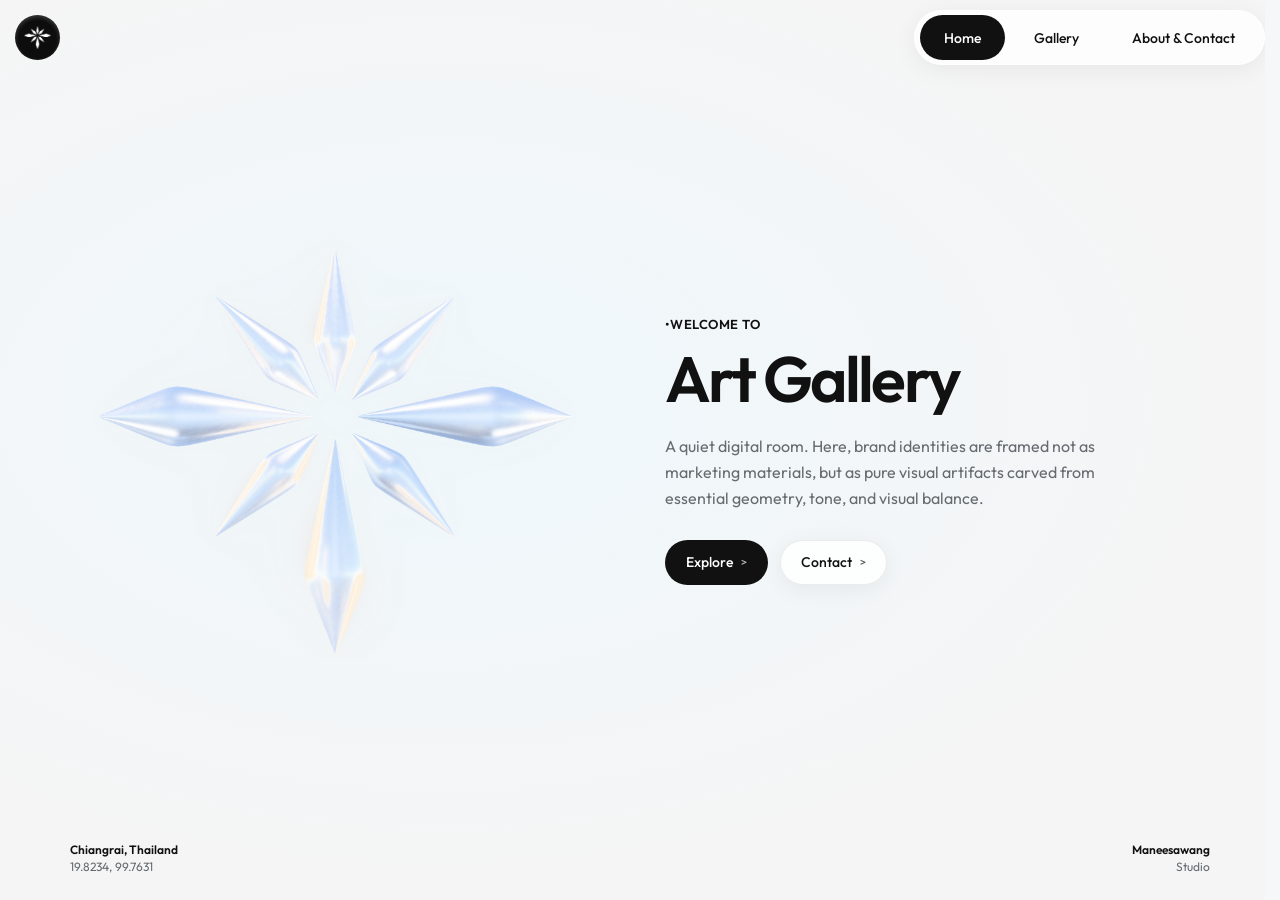
==== commit 841f8bc8: "Add files via upload" ====
--- a/index.html
+++ b/index.html
@@ -31,7 +31,7 @@
             <img src="info/mnsw-studio-3d.png" alt="MNSW 3D Asset" class="hero-3d-img">
         </div>
         <div class="hero-text-area">
-            <span class="sub-title">WELCOME TO</span>
+            <span class="sub-title">•WELCOME TO</span>
             <h1 class="main-title">Art Gallery</h1>
             <p class="description">
                 A quiet digital room. Here, brand identities are framed not as marketing materials, but as pure visual artifacts carved from essential geometry, tone, and visual balance.
--- a/style.css
+++ b/style.css
@@ -529,11 +529,11 @@
     width: min(100%, var(--content-width));
     min-height: 100vh;
     min-height: 100svh;
-    grid-template-columns: minmax(0, 1fr) minmax(0, 500px) minmax(0, 1fr);
+    grid-template-columns: minmax(0, 1fr) minmax(0, min(40vw, 500px)) minmax(0, 1fr);
     align-items: center;
     gap: clamp(24px, 4vw, 64px);
     margin: 0 auto;
-    padding: 72px var(--page-gutter);
+    padding: 72px 15px;
 }
 
 .project-meta-area {
@@ -548,8 +548,13 @@
 .btn-all-work {
     position: absolute;
     top: 74px;
-    left: var(--page-gutter);
+    left: 50%;
     z-index: 2;
+    transform: translateX(-50%);
+}
+
+.btn-all-work.btn-secondary:hover {
+    transform: translateX(-50%) translateY(-1px);
 }
 
 .project-info-block {
@@ -562,9 +567,9 @@
 .project-info-block .sub-title {
     display: flex;
     align-items: center;
-    margin-bottom: 12px;
+    margin-bottom: clamp(8px, 0.84vw, 12px);
     color: #555b60;
-    font-size: 12px;
+    font-size: clamp(10px, 0.84vw, 12px);
 }
 
 .project-info-block .sub-title::before {
@@ -578,17 +583,26 @@
 }
 
 .project-info-block .year-label {
-    margin-top: 16px;
+    margin-top: clamp(12px, 1.12vw, 16px);
     color: var(--color-muted);
-    font-size: 11px;
+    font-size: clamp(10px, 0.77vw, 11px);
     font-weight: 600;
     letter-spacing: 0.15em;
 }
 
 .project-info-block .year-value {
     margin-top: 4px;
-    font-size: 18px;
+    font-size: clamp(15px, 1.25vw, 18px);
     font-weight: 600;
+}
+
+.project-detail-title {
+    margin: 0;
+    color: var(--color-text);
+    font-size: clamp(27px, 3.34vw, 48px);
+    font-weight: 600;
+    letter-spacing: -0.045em;
+    line-height: 1.05;
 }
 
 .project-image-area {
@@ -602,7 +616,7 @@
 
 .project-main-img {
     width: 100%;
-    max-height: 52vh;
+    max-height: min(52vh, clamp(280px, 36vw, 500px));
     object-fit: contain;
 }
 
@@ -617,17 +631,7 @@
     padding-left: var(--page-gutter);
 }
 
-@media (max-width: 1100px) {
-    .gallery-grid {
-        grid-template-columns: repeat(4, minmax(0, 1fr));
-    }
-
-    .project-detail-container {
-        grid-template-columns: minmax(0, 1fr) minmax(0, 420px) minmax(0, 1fr);
-    }
-}
-
-@media (max-width: 820px) {
+@media (max-width: 1199px) {
     .hero-container {
         gap: 24px;
         padding-right: 15px;
@@ -635,27 +639,108 @@
     }
 
     .gallery-grid {
-        grid-template-columns: repeat(3, minmax(0, 1fr));
-        
-    }
-
+        grid-template-columns: repeat(4, minmax(0, 1fr));
+    }
+    
     .project-detail-container {
-        grid-template-columns: minmax(0, 1fr) minmax(0, 1.2fr);
-        gap: 28px;
+        grid-template-columns:
+            minmax(0, 0.85fr)
+            minmax(0, min(40vw, 420px))
+            minmax(0, 0.85fr);
+    }
+
+    .project-meta-area {
+        grid-column: 1;
+        grid-row: 1;
     }
 
     .project-image-area {
         grid-column: 2;
-        grid-row: 1 / span 2;
-    }
-
+        grid-row: 1;
+    }
+
+    .project-nav-area {
+        grid-column: 3;
+        grid-row: 1;
+        justify-content: flex-end;
+    }
+
+    .project-detail-title {
+        font-size: clamp(20px, 2.7vw, 32px);
+    }
+
+    .project-info-block .sub-title {
+        margin-bottom: clamp(6px, 0.7vw, 8px);
+        font-size: clamp(9px, 0.8vw, 10px);
+    }
+
+    .project-info-block .year-label {
+        margin-top: clamp(8px, 0.9vw, 11px);
+        font-size: 9px;
+    }
+
+    .project-info-block .year-value {
+        font-size: clamp(13px, 1.2vw, 15px);
+    }
+
+    .project-main-img {
+        max-height: min(45vh, clamp(240px, 34vw, 420px));
+    }
+}
+
+@media (max-width: 809px) {
+    .project-detail-container {
+        align-content: start;
+        align-items: start;
+        min-height: 100vh;
+        min-height: 100svh;
+        grid-template-columns: minmax(0, 1fr);
+        gap: 24px;
+        padding: 140px 24px 100px;
+    }
+
+    .project-image-area,
+    .project-meta-area,
     .project-nav-area {
         grid-column: 1;
-        justify-content: flex-start;
-    }
-}
-
-@media (max-width: 600px) {
+    }
+
+    .project-image-area {
+        grid-row: 1;
+        height: auto;
+    }
+
+    .project-main-img {
+        max-height: 38vh;
+    }
+
+    .project-detail-title {
+        font-size: clamp(27px, 10vw, 48px);
+    }
+
+    .project-meta-area {
+        grid-row: 2;
+    }
+
+    .project-nav-area {
+        grid-column: auto;
+        grid-row: auto;
+        position: absolute;
+        top: 78px;
+        right: 24px;
+        justify-content: flex-end;
+    }
+
+    .btn-all-work {
+        left: 15px;
+        top: 78px;
+        transform: none;
+    }
+
+    .btn-all-work.btn-secondary:hover {
+        transform: translateY(-1px);
+    }
+
     .navbar {
         top: 8px;
         width: min(calc(100% - 32px), var(--content-width));
@@ -776,6 +861,11 @@
         grid-template-columns: repeat(2, minmax(0, 1fr));
     }
 
+    .item-info {
+        flex-wrap: wrap;
+        gap: 2px 6px;
+    }
+
     .item-title,
     .item-year {
         font-size: 12px;
@@ -802,47 +892,6 @@
         border-left: 0;
     }
 
-    .project-detail-container {
-        min-height: 100vh;
-        min-height: 100svh;
-        grid-template-columns: minmax(0, 1fr);
-        gap: 24px;
-        padding: 140px 24px 100px;
-    }
-
-    .project-image-area,
-    .project-meta-area,
-    .project-nav-area {
-        grid-column: 1;
-    }
-
-    .project-image-area {
-        grid-row: 1;
-    }
-
-    .project-main-img {
-        max-height: 38vh;
-    }
-
-    .project-meta-area {
-        grid-row: 2;
-    }
-
-    .project-nav-area {
-        grid-row: 3;
-        justify-content: flex-start;
-    }
-
-    .btn-all-work {
-        top: 78px;
-    }
-}
-
-@media (max-width: 360px) {
-    .item-info {
-        flex-wrap: wrap;
-        gap: 2px 6px;
-    }
 }
 
 @media (prefers-reduced-motion: reduce) {
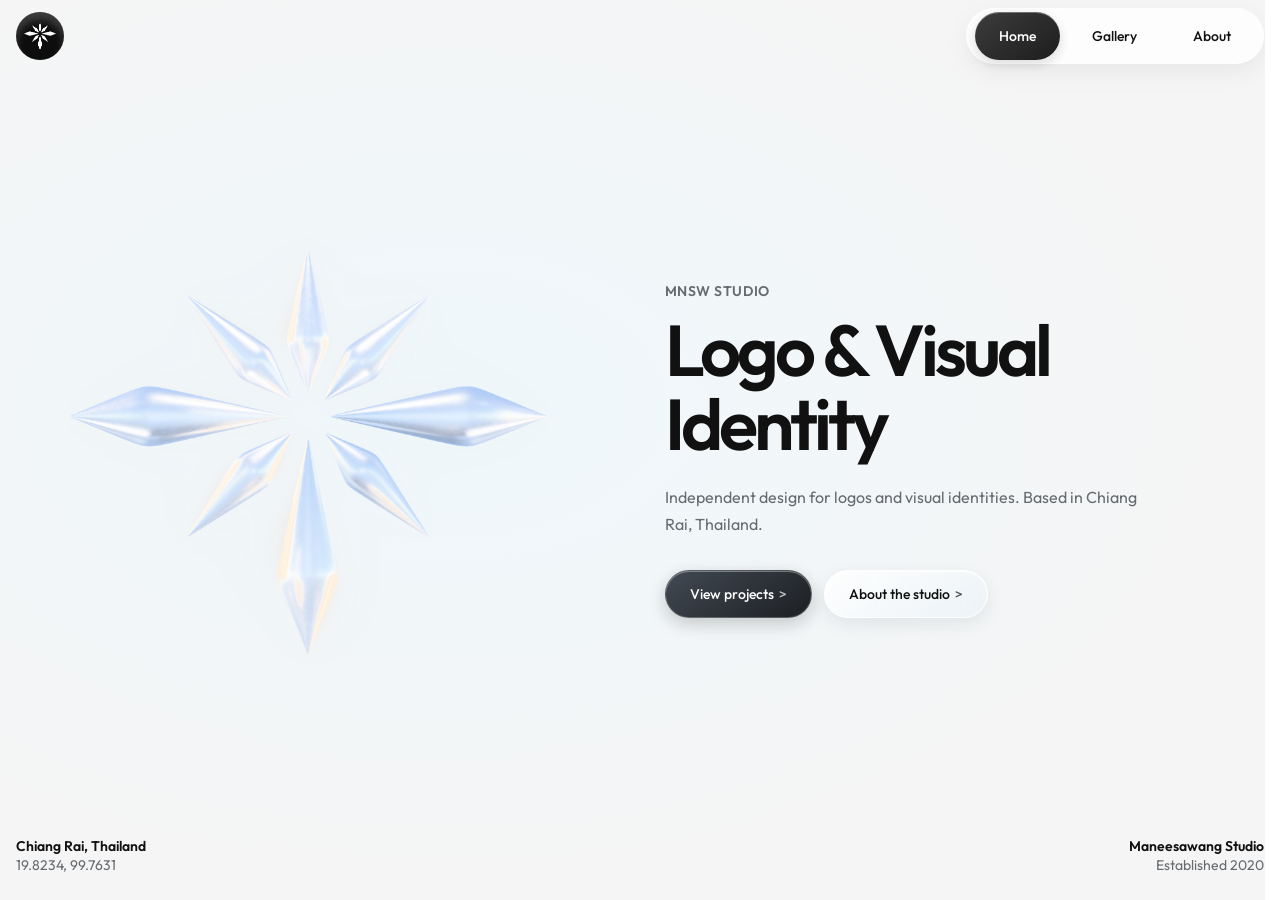
==== commit 25c9d5a4: "Add files via upload" ====
--- a/index.html
+++ b/index.html
@@ -1,9 +1,10 @@
 <!DOCTYPE html>
-<html lang="th">
+<html lang="en">
 <head>
     <meta charset="UTF-8">
     <meta name="viewport" content="width=device-width, initial-scale=1.0">
-    <title>MNSW Studio</title>
+    <title>MNSW Studio | Independent Design</title>
+    <meta name="description" content="Independent logo and visual identity design by MNSW Studio in Chiang Rai, Thailand.">
     <link rel="icon" type="image/png" href="info/mnsw-studio-logo.png">
     <link rel="preload" href="font/Outfit-Regular.ttf" as="font" type="font/ttf">
     <link rel="preload" href="font/Outfit-Medium.ttf" as="font" type="font/ttf">
@@ -23,33 +24,33 @@
         <div class="nav-menu" id="primary-menu">
             <a href="index.html" class="nav-item active">Home</a>
             <a href="gallery.html" class="nav-item">Gallery</a>
-            <a href="about.html" class="nav-item">About & Contact</a>
+            <a href="about.html" class="nav-item">About</a>
         </div>
     </nav>
     <section class="hero-container">
         <div class="hero-image-area">
-            <img src="info/mnsw-studio-3d.png" alt="MNSW 3D Asset" class="hero-3d-img">
+            <img src="info/mnsw-studio-3d.png" alt="MNSW Studio 3D artwork" class="hero-3d-img">
         </div>
         <div class="hero-text-area">
-            <span class="sub-title">•WELCOME TO</span>
-            <h1 class="main-title">Art Gallery</h1>
+            <span class="sub-title">MNSW STUDIO</span>
+            <h1 class="main-title">Logo &amp; Visual Identity</h1>
             <p class="description">
-                A quiet digital room. Here, brand identities are framed not as marketing materials, but as pure visual artifacts carved from essential geometry, tone, and visual balance.
+                Independent design for logos and visual identities. Based in Chiang Rai, Thailand.
             </p>
             <div class="btn-group">
-                <a href="gallery.html" class="btn btn-primary">Explore <span class="arrow">&gt;</span></a>
-                <a href="about.html" class="btn btn-secondary">Contact <span class="arrow">&gt;</span></a>
+                <a href="gallery.html" class="btn btn-primary">View projects <span class="arrow">&gt;</span></a>
+                <a href="about.html" class="btn btn-secondary">About the studio <span class="arrow">&gt;</span></a>
             </div>
         </div>
     </section>
     <footer class="footer-info">
         <div class="footer-left">
-            <strong>Chiangrai, Thailand</strong><br>
+            <strong>Chiang Rai, Thailand</strong><br>
             <span>19.8234, 99.7631</span>
         </div>
         <div class="footer-right">
-            <strong>Maneesawang</strong><br>
-            <span>Studio</span>
+            <strong>Maneesawang Studio</strong><br>
+            <span>Established 2020</span>
         </div>
     </footer>
     <script src="nav.js"></script>
--- a/style.css
+++ b/style.css
@@ -26,7 +26,8 @@
     color-scheme: light;
     font-family: "Outfit", sans-serif;
     color: #111111;
-    background: #f5f7f8;
+    background:
+        radial-gradient(ellipse at 35% 45%, #eff8fc 0%, #f5f5f5 68%) fixed;
     font-synthesis: none;
     text-rendering: optimizeLegibility;
     -webkit-font-smoothing: antialiased;
@@ -34,10 +35,10 @@
     --color-muted: #666b70;
     --color-surface: rgba(255, 255, 255, 0.78);
     --color-border: rgba(17, 17, 17, 0.08);
-    --shadow-soft: 0 5px 24px rgba(17, 17, 17, 0.06);
-    --radius-card: 20px;
+    --shadow-soft: 0 8px 24px rgba(17, 17, 17, 0.06);
+    --radius-card: 24px;
     --content-width: 1440px;
-    --page-gutter: clamp(20px, 5.5vw, 80px);
+    --page-gutter: 16px;
     --motion: 180ms ease;
 }
 
@@ -60,9 +61,6 @@
     align-items: center;
     margin: 0;
     overflow-x: hidden;
-    background:
-        radial-gradient(ellipse at 35% 45%, #eff8fc 0%, #f5f5f5 68%);
-    background-attachment: fixed;
     color: var(--color-text);
     font-family: inherit;
 }
@@ -78,14 +76,14 @@
 
 a:focus-visible {
     outline: 2px solid #111111;
-    outline-offset: 3px;
+    outline-offset: 8px;
 }
 
 /* Shared navigation */
 .navbar {
     position: fixed;
     z-index: 1000;
-    top: 10px;
+    top: 8px;
     right: 0;
     left: 0;
     display: flex;
@@ -93,15 +91,15 @@
     align-items: center;
     justify-content: space-between;
     margin-inline: auto;
-    padding: 0 15px;
+    padding: 0 16px;
 }
 
 .nav-logo {
     display: inline-flex;
-    width: 45px;
-    height: 45px;
-    min-width: 45px;
-    min-height: 45px;
+    width: 48px;
+    height: 48px;
+    min-width: 48px;
+    min-height: 48px;
     flex: none;
     aspect-ratio: 1;
     align-items: center;
@@ -109,27 +107,27 @@
     overflow: visible;
     border-radius: 999px;
     background: #0d0d0d;
-    box-shadow: inset 0 2px 4px rgba(255, 255, 255, 0.2);
+    box-shadow: inset 0 8px 8px rgba(255, 255, 255, 0.2);
 }
 
 .logo-image {
-    width: 60%;
-    height: 60%;
+    width: 32px;
+    height: auto;
     object-fit: contain;
 }
 
 .nav-menu {
     display: flex;
-    height: 55px;
-    align-items: center;
-    gap: 5px;
-    padding: 5px;
+    height: 56px;
+    align-items: center;
+    gap: 8px;
+    padding: 8px;
     border: 1px solid rgba(255, 255, 255, 0.6);
     border-radius: 999px;
     background: var(--color-surface);
     box-shadow: var(--shadow-soft);
-    backdrop-filter: blur(20px);
-    -webkit-backdrop-filter: blur(20px);
+    backdrop-filter: blur(24px);
+    -webkit-backdrop-filter: blur(24px);
 }
 
 .nav-toggle {
@@ -139,7 +137,7 @@
 .nav-item {
     display: inline-flex;
     width: max-content;
-    height: 45px;
+    height: 48px;
     align-items: center;
     justify-content: center;
     padding: 0 24px;
@@ -148,16 +146,20 @@
     font-size: 14px;
     font-weight: 500;
     text-decoration: none;
-    transition: background-color var(--motion), color var(--motion);
+    transition: background-color var(--motion), color var(--motion), box-shadow var(--motion);
 }
 
 .nav-item.active {
-    background: #111111;
+    background: linear-gradient(145deg, rgba(52, 52, 52, 0.96), rgba(10, 10, 10, 0.92));
     color: #ffffff;
+    box-shadow:
+        inset 0 1px 0 rgba(255, 255, 255, 0.3),
+        0 4px 12px rgba(17, 17, 17, 0.14);
 }
 
 .nav-item:hover:not(.active) {
-    background: rgba(17, 17, 17, 0.06);
+    background: linear-gradient(145deg, rgba(255, 255, 255, 0.92), rgba(232, 240, 246, 0.52));
+    box-shadow: inset 0 1px 0 rgba(255, 255, 255, 0.9), 0 3px 10px rgba(17, 17, 17, 0.06);
 }
 
 /* Shared typography */
@@ -165,16 +167,16 @@
 .main-heading {
     margin: 0;
     color: var(--color-text);
-    font-size: clamp(40px, 5vw, 64px);
+    font-size: clamp(40px, 6vw, 72px);
     font-weight: 600;
-    letter-spacing: -0.045em;
-    line-height: 1.05;
+    letter-spacing: -0.055em;
+    line-height: 1.02;
 }
 
 .sub-title {
     margin: 0;
-    color: var(--color-text);
-    font-size: 13px;
+    color: var(--color-muted);
+    font-size: 14px;
     font-weight: 600;
     letter-spacing: 0.04em;
     line-height: 1.4;
@@ -187,18 +189,18 @@
     color: var(--color-muted);
     font-size: 16px;
     font-weight: 400;
-    line-height: 1.65;
+    line-height: 1.7;
 }
 
 /* Shared buttons: consistent dimensions, different visual variants */
 .btn {
     display: inline-flex;
-    min-height: 45px;
+    min-height: 48px;
     align-items: center;
     justify-content: center;
-    gap: 8px;
-    padding: 0 20px;
-    border: 1px solid transparent;
+    gap: 5px;
+    padding: 0 24px;
+    border: 1px solid rgba(255, 255, 255, 0.78);
     border-radius: 999px;
     font: inherit;
     font-size: 14px;
@@ -207,41 +209,64 @@
     text-decoration: none;
     white-space: nowrap;
     cursor: pointer;
+    background: linear-gradient(145deg, rgba(255, 255, 255, 0.9), rgba(232, 240, 246, 0.62));
+    color: var(--color-text);
+    box-shadow:
+        inset 0 1px 0 rgba(255, 255, 255, 0.95),
+        0 6px 18px rgba(36, 55, 72, 0.09);
+    backdrop-filter: blur(18px) saturate(1.35);
+    -webkit-backdrop-filter: blur(18px) saturate(1.35);
     transition:
         background-color var(--motion),
+        background-image var(--motion),
         color var(--motion),
         border-color var(--motion),
         box-shadow var(--motion),
-        transform var(--motion);
+        transform var(--motion),
+        filter var(--motion);
 }
 
 .btn-primary {
-    background: #111111;
+    border-color: rgba(255, 255, 255, 0.2);
+    background: linear-gradient(145deg, rgba(58, 66, 76, 0.96), rgba(14, 17, 21, 0.94));
     color: #ffffff;
+    box-shadow:
+        inset 0 1px 0 rgba(255, 255, 255, 0.34),
+        0 6px 18px rgba(17, 17, 17, 0.2);
 }
 
 .btn-primary:hover {
-    background: #343434;
-    transform: translateY(-1px);
+    background: linear-gradient(145deg, rgba(74, 84, 96, 0.98), rgba(24, 29, 35, 0.96));
+    box-shadow:
+        inset 0 1px 0 rgba(255, 255, 255, 0.42),
+        0 8px 22px rgba(17, 17, 17, 0.22);
 }
 
 .btn-secondary {
-    border-color: var(--color-border);
-    background: rgba(255, 255, 255, 0.82);
+    border-color: rgba(255, 255, 255, 0.82);
+    background: linear-gradient(145deg, rgba(255, 255, 255, 0.9), rgba(232, 240, 246, 0.62));
     color: var(--color-text);
-    box-shadow: var(--shadow-soft);
-    backdrop-filter: blur(16px);
-    -webkit-backdrop-filter: blur(16px);
 }
 
 .btn-secondary:hover {
-    border-color: rgba(17, 17, 17, 0.14);
-    background: #ffffff;
-    transform: translateY(-1px);
+    border-color: rgba(255, 255, 255, 0.98);
+    background: linear-gradient(145deg, rgba(255, 255, 255, 0.98), rgba(223, 235, 244, 0.78));
+    box-shadow:
+        inset 0 1px 0 rgba(255, 255, 255, 1),
+        0 8px 22px rgba(36, 55, 72, 0.13);
+}
+
+.btn:active {
+    filter: brightness(0.97);
+    transform: none;
+}
+
+.btn-all-work:active {
+    transform: translateX(-50%);
 }
 
 .arrow {
-    font-size: 11px;
+    font-size: 14px;
     opacity: 0.7;
 }
 
@@ -263,7 +288,7 @@
     justify-content: space-between;
     padding: 0 var(--page-gutter);
     color: var(--color-text);
-    font-size: 12px;
+    font-size: 14px;
     line-height: 1.4;
     pointer-events: none;
     transform: translateX(-50%);
@@ -302,7 +327,7 @@
     justify-content: center;
     gap: clamp(32px, 5vw, 72px);
     margin: 0 auto;
-    padding: 90px var(--page-gutter);
+    padding: 96px var(--page-gutter);
 }
 
 .hero-image-area,
@@ -319,7 +344,7 @@
 
 .hero-3d-img {
     width: 100%;
-    max-width: 500px;
+    max-width: 504px;
     max-height: 70vh;
     object-fit: contain;
 }
@@ -336,24 +361,25 @@
 
 .hero-text-area .description {
     max-width: 480px;
-    margin: 20px 0 28px;
+    margin: 24px 0 32px;
 }
 
 /* Gallery */
 .page-gallery {
-    width: 100%;
-    padding: 132px 0 48px;
+    width: min(100%, var(--content-width));
+    margin: 0 auto;
+    padding: 128px 16px 48px;
 }
 
 .gallery-header {
     width: min(100%, 720px);
     margin: 0 auto 40px;
-    padding: 0 15px;
+    padding: 0;
     text-align: center;
 }
 
 .gallery-header .sub-title {
-    margin-bottom: 10px;
+    margin-bottom: 8px;
 }
 
 .gallery-header .description {
@@ -369,8 +395,8 @@
     display: grid;
     width: 100%;
     grid-template-columns: repeat(5, minmax(0, 1fr));
-    gap: 40px 10px;
-    padding: 15px;
+    gap: 40px 8px;
+    padding: 16px 0;
 }
 
 .gallery-item {
@@ -387,15 +413,23 @@
     width: 100%;
     aspect-ratio: 1;
     overflow: hidden;
-    border: 1px solid rgba(226, 232, 240, 0.8);
+    border: 1px solid rgba(255, 255, 255, 0.86);
     border-radius: var(--radius-card);
-    background: #ffffff;
-    box-shadow: 0 4px 20px rgba(0, 0, 0, 0.025);
-    transition: transform var(--motion), box-shadow var(--motion);
+    background: linear-gradient(145deg, rgba(255, 255, 255, 0.9), rgba(232, 240, 246, 0.64));
+    box-shadow:
+        inset 0 1px 0 rgba(255, 255, 255, 0.96),
+        0 8px 24px rgba(36, 55, 72, 0.08);
+    backdrop-filter: blur(18px) saturate(1.35);
+    -webkit-backdrop-filter: blur(18px) saturate(1.35);
+    transition: background var(--motion), border-color var(--motion), transform var(--motion), box-shadow var(--motion);
 }
 
 .gallery-item:hover .image-box {
-    box-shadow: 0 10px 28px rgba(0, 0, 0, 0.07);
+    border-color: rgba(255, 255, 255, 0.98);
+    background: linear-gradient(145deg, rgba(255, 255, 255, 0.98), rgba(223, 235, 244, 0.78));
+    box-shadow:
+        inset 0 1px 0 rgba(255, 255, 255, 1),
+        0 10px 28px rgba(36, 55, 72, 0.13);
     transform: translateY(-3px);
 }
 
@@ -411,16 +445,20 @@
 
 .item-info {
     display: flex;
+    width: 100%;
     align-items: baseline;
     justify-content: space-between;
+    flex-wrap: nowrap;
     gap: 8px;
-    margin-top: 12px;
-    padding: 0 4px;
+    margin-top: 10px;
+    padding: 0 16px;
 }
 
 .item-title {
+    min-width: 0;
+    flex: 1 1 auto;
     overflow: hidden;
-    color: #41464b;
+    color: var(--color-text);
     font-size: 14px;
     font-weight: 500;
     text-overflow: ellipsis;
@@ -429,35 +467,85 @@
 
 .item-year {
     flex: 0 0 auto;
-    color: #858b91;
-    font-size: 13px;
+    color: var(--color-muted);
+    font-size: 14px;
     font-weight: 500;
 }
 
 /* About */
 .page-about {
-    padding: 124px 24px 80px;
+    width: min(100%, var(--content-width));
+    margin: 0 auto;
+    padding: 128px 24px 80px;
 }
 
 .about-section {
     display: flex;
-    width: min(100%, 1040px);
+    width: min(100%, 1120px);
     flex-direction: column;
-    align-items: center;
-    gap: 44px;
+    align-items: stretch;
+    gap: clamp(64px, 9vw, 120px);
     margin: 0 auto;
-    text-align: center;
-}
-
-.profile-container {
-    display: flex;
-    flex-direction: column;
-    align-items: center;
-    gap: 14px;
+}
+
+.about-hero {
+    display: grid;
+    grid-template-columns: minmax(0, 1.35fr) minmax(240px, 0.65fr);
+    align-items: center;
+    gap: clamp(40px, 8vw, 112px);
+}
+
+.about-copy {
+    min-width: 0;
+}
+
+.about-copy > .sub-title,
+.about-section-heading > .sub-title,
+.about-contact-copy > .sub-title {
+    margin-bottom: 16px;
+    color: var(--color-muted);
+}
+
+.about-title {
+    max-width: 760px;
+    margin: 0;
+    font-size: clamp(40px, 6vw, 72px);
+    font-weight: 600;
+    letter-spacing: -0.055em;
+    line-height: 1.02;
+}
+
+.about-intro,
+.about-section-intro,
+.about-service p,
+.about-process-list p,
+.about-contact-copy > p:last-child {
+    color: var(--color-muted);
+    font-size: 16px;
+    line-height: 1.7;
+}
+
+.about-intro {
+    max-width: 680px;
+    margin: 20px 0 0;
+}
+
+.about-actions {
+    display: flex;
+    flex-wrap: wrap;
+    gap: 12px;
+    margin-top: 28px;
+}
+
+.about-profile {
+    width: 100%;
+    max-width: 340px;
+    margin: 0;
+    justify-self: end;
 }
 
 .profile-image-wrapper {
-    width: min(280px, 72vw);
+    width: 100%;
     aspect-ratio: 4 / 5;
     overflow: hidden;
     border: 1px solid var(--color-border);
@@ -472,54 +560,145 @@
     object-fit: cover;
 }
 
-.bio-content {
-    display: flex;
-    max-width: 760px;
+.about-profile figcaption {
+    display: flex;
     flex-direction: column;
-    align-items: center;
-}
-
-.bio-content .main-heading {
+    gap: 4px;
+    margin-top: 14px;
+}
+
+.about-profile figcaption strong {
+    font-size: 16px;
+    font-weight: 600;
+}
+
+.about-profile figcaption span {
+    color: var(--color-muted);
+    font-size: 14px;
+}
+
+.about-services,
+.about-process {
+    display: flex;
+    flex-direction: column;
+    gap: 28px;
+}
+
+.about-section-heading {
     max-width: 720px;
 }
 
-.bio-content .main-description {
-    max-width: 620px;
-    margin: 18px 0 24px;
-}
-
-.attribute-table {
+.about-section-heading h2,
+.about-contact-copy h2 {
+    margin: 0;
+    font-size: clamp(28px, 4vw, 44px);
+    font-weight: 600;
+    letter-spacing: -0.04em;
+    line-height: 1.1;
+}
+
+.about-service-grid {
     display: grid;
-    width: 100%;
     grid-template-columns: repeat(3, minmax(0, 1fr));
+    gap: 24px;
+}
+
+.about-service {
+    padding: 20px 0 0;
     border-top: 1px solid var(--color-border);
-    text-align: left;
-}
-
-.attr-col {
-    padding: 24px 24px 0;
-}
-
-.attr-col + .attr-col {
-    border-left: 1px solid var(--color-border);
-}
-
-.attr-num {
+}
+
+.about-index {
     color: #858b91;
-    font-size: 13px;
+    font-size: 14px;
     font-weight: 500;
 }
 
-.attr-title {
-    margin: 12px 0 6px;
+.about-service h3,
+.about-process-list h3 {
+    margin: 14px 0 8px;
     font-size: 18px;
     font-weight: 600;
     letter-spacing: -0.02em;
 }
 
-.attr-text {
+.about-service p,
+.about-process-list p {
     margin: 0;
     font-size: 14px;
+}
+
+.about-section-intro {
+    margin: 14px 0 0;
+}
+
+.about-process-list {
+    display: grid;
+    grid-template-columns: repeat(4, minmax(0, 1fr));
+    gap: 24px;
+    margin: 0;
+    padding: 0;
+    list-style: none;
+}
+
+.about-process-list li {
+    padding-top: 20px;
+    border-top: 1px solid var(--color-border);
+}
+
+.about-contact {
+    display: grid;
+    grid-template-columns: minmax(0, 0.9fr) minmax(0, 1.1fr);
+    gap: clamp(32px, 6vw, 80px);
+    padding: clamp(28px, 5vw, 56px);
+    border: 1px solid var(--color-border);
+    border-radius: 28px;
+    background: rgba(255, 255, 255, 0.72);
+    box-shadow: var(--shadow-soft);
+}
+
+.about-contact-copy > p:last-child {
+    margin: 16px 0 0;
+}
+
+.about-contact-links {
+    display: flex;
+    flex-direction: column;
+}
+
+.about-contact-links a {
+    display: flex;
+    flex-direction: column;
+    gap: 6px;
+    padding: 14px 0;
+    border-bottom: 1px solid var(--color-border);
+    text-decoration: none;
+}
+
+.about-contact-links a:first-child {
+    padding-top: 0;
+}
+
+.about-contact-links a:last-child {
+    padding-bottom: 0;
+    border-bottom: 0;
+}
+
+.about-contact-links a span {
+    color: var(--color-muted);
+    font-size: 14px;
+}
+
+.about-contact-links a strong {
+    width: fit-content;
+    font-size: 16px;
+    font-weight: 500;
+    overflow-wrap: anywhere;
+}
+
+.about-contact-links a:hover strong {
+    text-decoration: underline;
+    text-underline-offset: 4px;
 }
 
 /* Project details */
@@ -529,11 +708,11 @@
     width: min(100%, var(--content-width));
     min-height: 100vh;
     min-height: 100svh;
-    grid-template-columns: minmax(0, 1fr) minmax(0, min(40vw, 500px)) minmax(0, 1fr);
+    grid-template-columns: minmax(0, 1fr) minmax(0, min(40vw, 504px)) minmax(0, 1fr);
     align-items: center;
     gap: clamp(24px, 4vw, 64px);
     margin: 0 auto;
-    padding: 72px 15px;
+    padding: 72px 16px;
 }
 
 .project-meta-area {
@@ -547,14 +726,14 @@
 
 .btn-all-work {
     position: absolute;
-    top: 74px;
+    top: 72px;
     left: 50%;
     z-index: 2;
     transform: translateX(-50%);
 }
 
 .btn-all-work.btn-secondary:hover {
-    transform: translateX(-50%) translateY(-1px);
+    transform: translateX(-50%);
 }
 
 .project-info-block {
@@ -568,13 +747,17 @@
     display: flex;
     align-items: center;
     margin-bottom: clamp(8px, 0.84vw, 12px);
-    color: #555b60;
-    font-size: clamp(10px, 0.84vw, 12px);
+    color: var(--color-muted);
+    font-size: 14px;
+    font-weight: 600;
+    letter-spacing: 0.04em;
+    line-height: 1.4;
+    text-transform: uppercase;
 }
 
 .project-info-block .sub-title::before {
-    margin-right: 6px;
-    content: "•";
+    margin-right: 8px;
+    content: "\2022";
     font-size: 14px;
 }
 
@@ -585,24 +768,25 @@
 .project-info-block .year-label {
     margin-top: clamp(12px, 1.12vw, 16px);
     color: var(--color-muted);
-    font-size: clamp(10px, 0.77vw, 11px);
+    font-size: 14px;
     font-weight: 600;
-    letter-spacing: 0.15em;
+    letter-spacing: 0.04em;
+    line-height: 1.4;
 }
 
 .project-info-block .year-value {
-    margin-top: 4px;
-    font-size: clamp(15px, 1.25vw, 18px);
+    margin-top: 8px;
+    font-size: 16px;
     font-weight: 600;
 }
 
 .project-detail-title {
     margin: 0;
     color: var(--color-text);
-    font-size: clamp(27px, 3.34vw, 48px);
+    font-size: clamp(32px, 4.5vw, 56px);
     font-weight: 600;
-    letter-spacing: -0.045em;
-    line-height: 1.05;
+    letter-spacing: -0.055em;
+    line-height: 1.02;
 }
 
 .project-image-area {
@@ -616,7 +800,7 @@
 
 .project-main-img {
     width: 100%;
-    max-height: min(52vh, clamp(280px, 36vw, 500px));
+    max-height: min(52vh, clamp(280px, 36vw, 504px));
     object-fit: contain;
 }
 
@@ -634,8 +818,8 @@
 @media (max-width: 1199px) {
     .hero-container {
         gap: 24px;
-        padding-right: 15px;
-        padding-left: 15px;
+        padding-right: 16px;
+        padding-left: 16px;
     }
 
     .gallery-grid {
@@ -645,7 +829,7 @@
     .project-detail-container {
         grid-template-columns:
             minmax(0, 0.85fr)
-            minmax(0, min(40vw, 420px))
+            minmax(0, min(40vw, 424px))
             minmax(0, 0.85fr);
     }
 
@@ -666,25 +850,25 @@
     }
 
     .project-detail-title {
-        font-size: clamp(20px, 2.7vw, 32px);
+        font-size: clamp(32px, 4.5vw, 48px);
     }
 
     .project-info-block .sub-title {
-        margin-bottom: clamp(6px, 0.7vw, 8px);
-        font-size: clamp(9px, 0.8vw, 10px);
+        margin-bottom: 8px;
+        font-size: 14px;
     }
 
     .project-info-block .year-label {
-        margin-top: clamp(8px, 0.9vw, 11px);
-        font-size: 9px;
+        margin-top: 8px;
+        font-size: 14px;
     }
 
     .project-info-block .year-value {
-        font-size: clamp(13px, 1.2vw, 15px);
+        font-size: 16px;
     }
 
     .project-main-img {
-        max-height: min(45vh, clamp(240px, 34vw, 420px));
+        max-height: min(48vh, clamp(240px, 34vw, 424px));
     }
 }
 
@@ -696,7 +880,7 @@
         min-height: 100svh;
         grid-template-columns: minmax(0, 1fr);
         gap: 24px;
-        padding: 140px 24px 100px;
+        padding: 144px 16px 96px;
     }
 
     .project-image-area,
@@ -715,7 +899,7 @@
     }
 
     .project-detail-title {
-        font-size: clamp(27px, 10vw, 48px);
+        font-size: clamp(40px, 10vw, 56px);
     }
 
     .project-meta-area {
@@ -726,45 +910,61 @@
         grid-column: auto;
         grid-row: auto;
         position: absolute;
-        top: 78px;
-        right: 24px;
+        top: 80px;
+        right: 16px;
         justify-content: flex-end;
     }
 
     .btn-all-work {
-        left: 15px;
-        top: 78px;
+        left: 16px;
+        top: 80px;
         transform: none;
     }
 
     .btn-all-work.btn-secondary:hover {
-        transform: translateY(-1px);
+        transform: none;
     }
 
     .navbar {
         top: 8px;
-        width: min(calc(100% - 32px), var(--content-width));
-        padding: 0;
+        width: min(100%, var(--content-width));
+        padding: 0 16px;
     }
 
     .nav-toggle {
         position: relative;
         z-index: 2;
         display: flex;
-        width: 45px;
-        height: 45px;
+        width: 48px;
+        height: 48px;
+        font-size: 14px;
         flex-direction: column;
         align-items: center;
         justify-content: center;
         gap: 5px;
         padding: 0;
-        border: 1px solid var(--color-border);
+        border: 1px solid rgba(255, 255, 255, 0.82);
         border-radius: 50%;
-        background: var(--color-surface);
-        box-shadow: var(--shadow-soft);
+        background: linear-gradient(145deg, rgba(255, 255, 255, 0.94), rgba(224, 235, 243, 0.72));
+        box-shadow:
+            inset 0 1px 0 rgba(255, 255, 255, 0.98),
+            0 6px 18px rgba(36, 55, 72, 0.12);
         cursor: pointer;
-        backdrop-filter: blur(16px);
-        -webkit-backdrop-filter: blur(16px);
+        backdrop-filter: blur(18px) saturate(1.35);
+        -webkit-backdrop-filter: blur(18px) saturate(1.35);
+        transition: background var(--motion), border-color var(--motion), box-shadow var(--motion), filter var(--motion);
+    }
+
+    .nav-toggle:hover {
+        border-color: rgba(255, 255, 255, 0.98);
+        background: linear-gradient(145deg, rgba(255, 255, 255, 1), rgba(216, 231, 242, 0.84));
+        box-shadow:
+            inset 0 1px 0 rgba(255, 255, 255, 1),
+            0 8px 22px rgba(36, 55, 72, 0.16);
+    }
+
+    .nav-toggle:active {
+        filter: brightness(0.97);
     }
 
     .nav-toggle span {
@@ -789,19 +989,19 @@
 
     .nav-menu {
         position: absolute;
-        top: calc(100% + 10px);
-        right: 0;
+        top: calc(100% + 12px);
+        right: 16px;
         display: none;
-        width: min(260px, calc(100vw - 24px));
+        width: min(256px, calc(100vw - 24px));
         height: auto;
         flex-direction: column;
         align-items: stretch;
-        gap: 4px;
+        gap: 8px;
         padding: 8px;
         border: 1px solid var(--color-border);
-        border-radius: 20px;
+        border-radius: 32px;
         background: rgba(255, 255, 255, 0.96);
-        box-shadow: 0 12px 36px rgba(17, 17, 17, 0.12);
+        box-shadow: 0 12px 40px rgba(17, 17, 17, 0.12);
     }
 
     .nav-open .nav-menu {
@@ -810,29 +1010,26 @@
 
     .nav-item {
         width: 100%;
-        height: 44px;
+        height: 48px;
         justify-content: flex-start;
-        padding: 0 15px;
-        font-size: 12px;
+        padding: 0 16px;
+        font-size: 14px;
     }
 
     .main-title,
     .main-heading {
-        font-size: clamp(36px, 10vw, 48px);
+        font-size: clamp(40px, 10vw, 56px);
     }
 
     .footer-info {
-        bottom: 16px;
-        padding-right: 15px;
-        padding-left: 15px;
-        font-size: 10px;
+        display: none;
     }
 
     .hero-container {
         min-height: auto;
         flex-direction: column;
         gap: 24px;
-        padding: 120px 15px 100px;
+        padding: 80px 16px 0;
     }
 
     .hero-image-area,
@@ -850,11 +1047,11 @@
     }
 
     .page-gallery {
-        padding: 104px 0 15px;
+        padding: 104px 16px 16px;
     }
 
     .gallery-header {
-        margin-bottom: 28px;
+        margin-bottom: 32px;
     }
 
     .gallery-grid {
@@ -862,36 +1059,63 @@
     }
 
     .item-info {
-        flex-wrap: wrap;
-        gap: 2px 6px;
-    }
-
-    .item-title,
+        flex-wrap: nowrap;
+        gap: 8px;
+    }
+
+    .item-title {
+        font-size: 14px;
+    }
+
     .item-year {
-        font-size: 12px;
+        font-size: 14px;
     }
 
     .page-about {
-        padding: 104px 15px 40px;
+        padding: 104px 16px 40px;
     }
 
     .about-section {
+        gap: 64px;
+    }
+
+    .about-hero {
+        grid-template-columns: minmax(0, 1fr);
         gap: 32px;
     }
 
-    .attribute-table {
+    .about-profile {
+        max-width: 280px;
+        justify-self: start;
+    }
+
+    .about-service-grid,
+    .about-process-list {
         grid-template-columns: minmax(0, 1fr);
-    }
-
-    .attr-col {
-        padding: 18px 0;
-    }
-
-    .attr-col + .attr-col {
-        border-top: 1px solid var(--color-border);
-        border-left: 0;
-    }
-
+        gap: 20px;
+    }
+
+    .about-contact {
+        grid-template-columns: minmax(0, 1fr);
+        gap: 28px;
+        border-radius: 24px;
+    }
+
+}
+
+@media (max-width: 480px) {
+    .about-actions {
+        align-items: stretch;
+        flex-direction: column;
+    }
+
+    .about-actions .btn {
+        width: 100%;
+    }
+
+    .about-contact {
+        padding: 24px 20px;
+    }
 }
 
 @media (prefers-reduced-motion: reduce) {
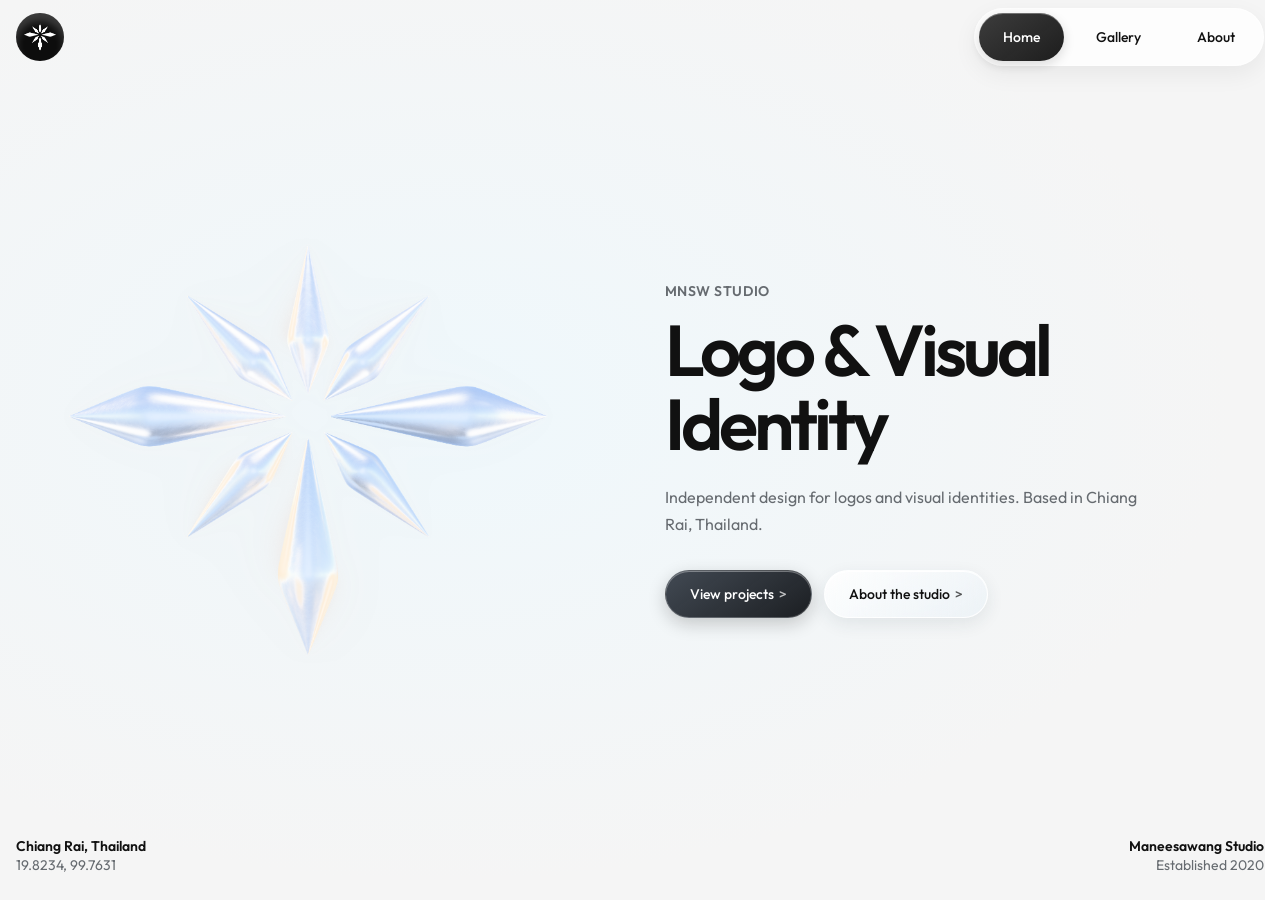
==== commit e84bf63e: "Add files via upload" ====
--- a/index.html
+++ b/index.html
@@ -23,8 +23,8 @@
         </button>
         <div class="nav-menu" id="primary-menu">
             <a href="index.html" class="nav-item active">Home</a>
-            <a href="gallery.html" class="nav-item">Gallery</a>
-            <a href="about.html" class="nav-item">About</a>
+            <a href="Gallery/" class="nav-item">Gallery</a>
+            <a href="About/" class="nav-item">About</a>
         </div>
     </nav>
     <section class="hero-container">
@@ -38,8 +38,8 @@
                 Independent design for logos and visual identities. Based in Chiang Rai, Thailand.
             </p>
             <div class="btn-group">
-                <a href="gallery.html" class="btn btn-primary">View projects <span class="arrow">&gt;</span></a>
-                <a href="about.html" class="btn btn-secondary">About the studio <span class="arrow">&gt;</span></a>
+                <a href="Gallery/" class="btn btn-primary">View projects <span class="arrow">&gt;</span></a>
+                <a href="About/" class="btn btn-secondary">About the studio <span class="arrow">&gt;</span></a>
             </div>
         </div>
     </section>
--- a/style.css
+++ b/style.css
@@ -118,10 +118,10 @@
 
 .nav-menu {
     display: flex;
-    height: 56px;
+    height: 48+4px;
     align-items: center;
     gap: 8px;
-    padding: 8px;
+    padding: 4px;
     border: 1px solid rgba(255, 255, 255, 0.6);
     border-radius: 999px;
     background: var(--color-surface);
